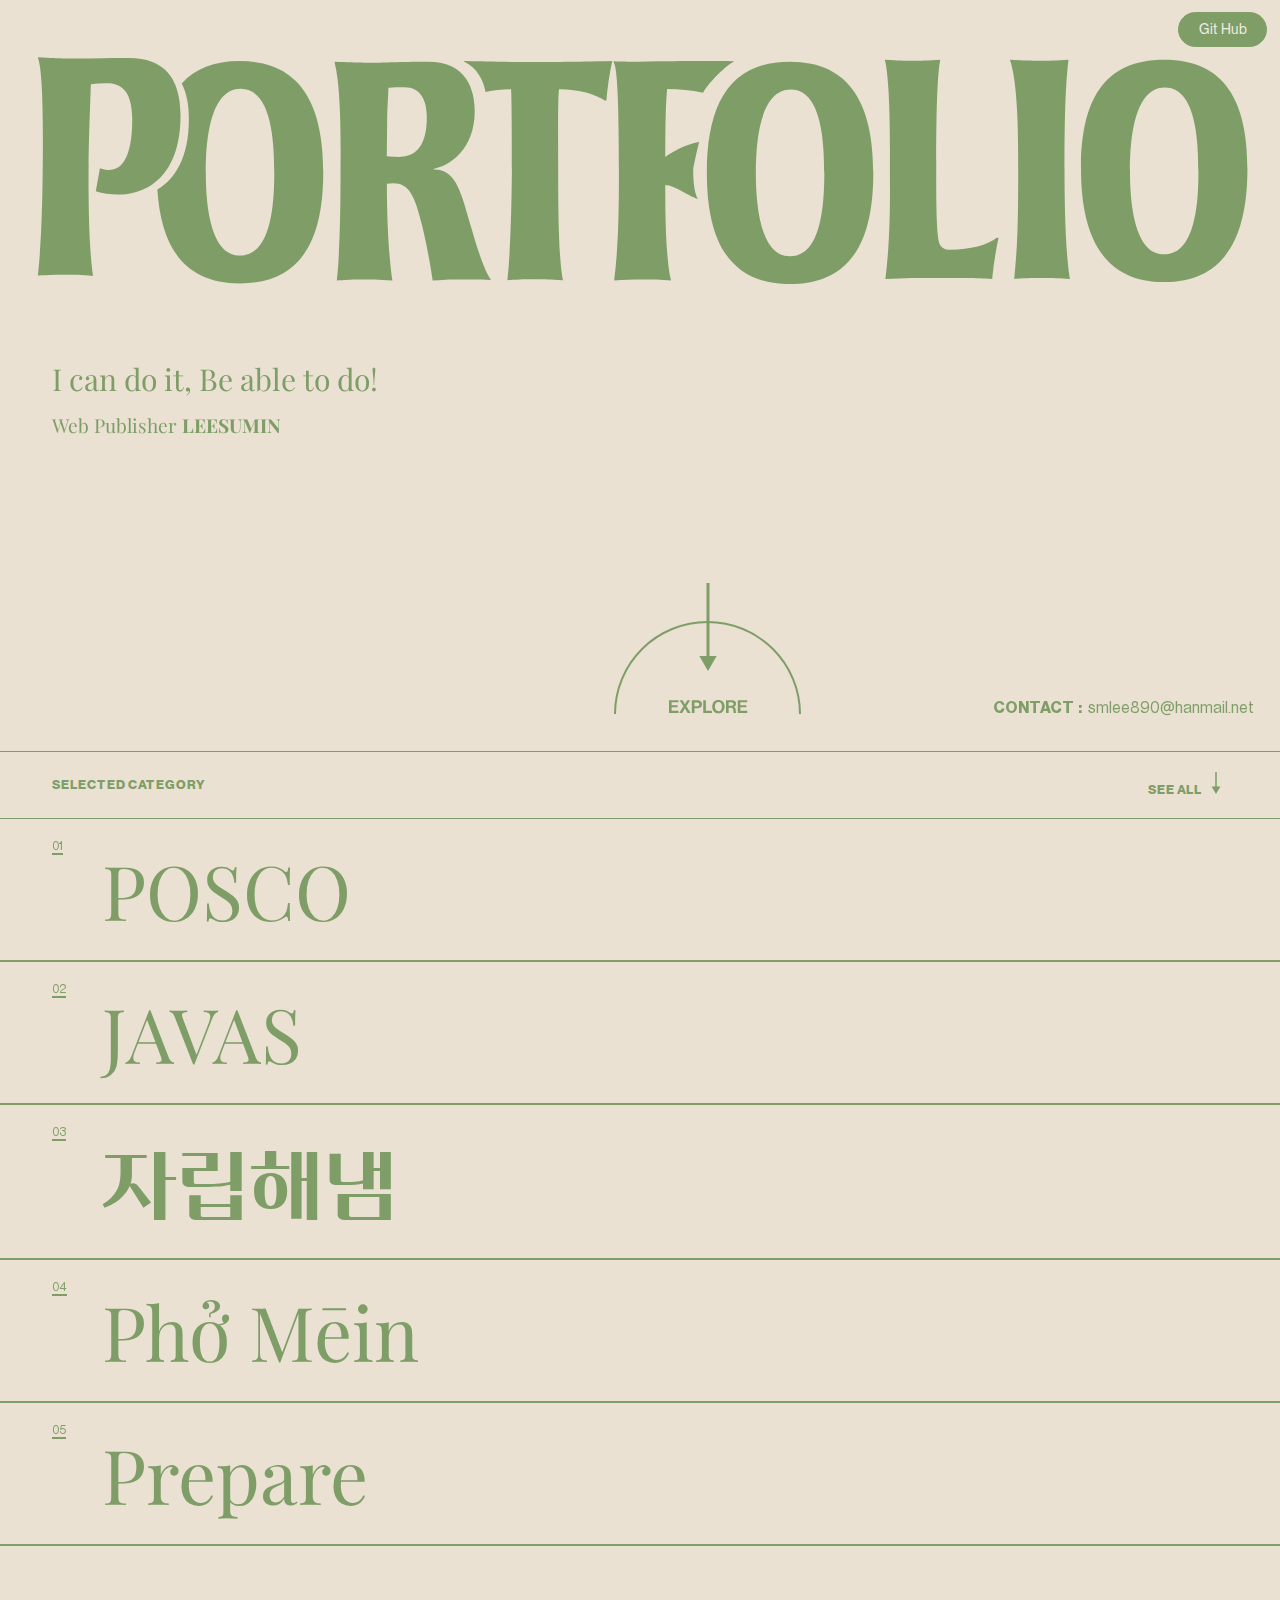
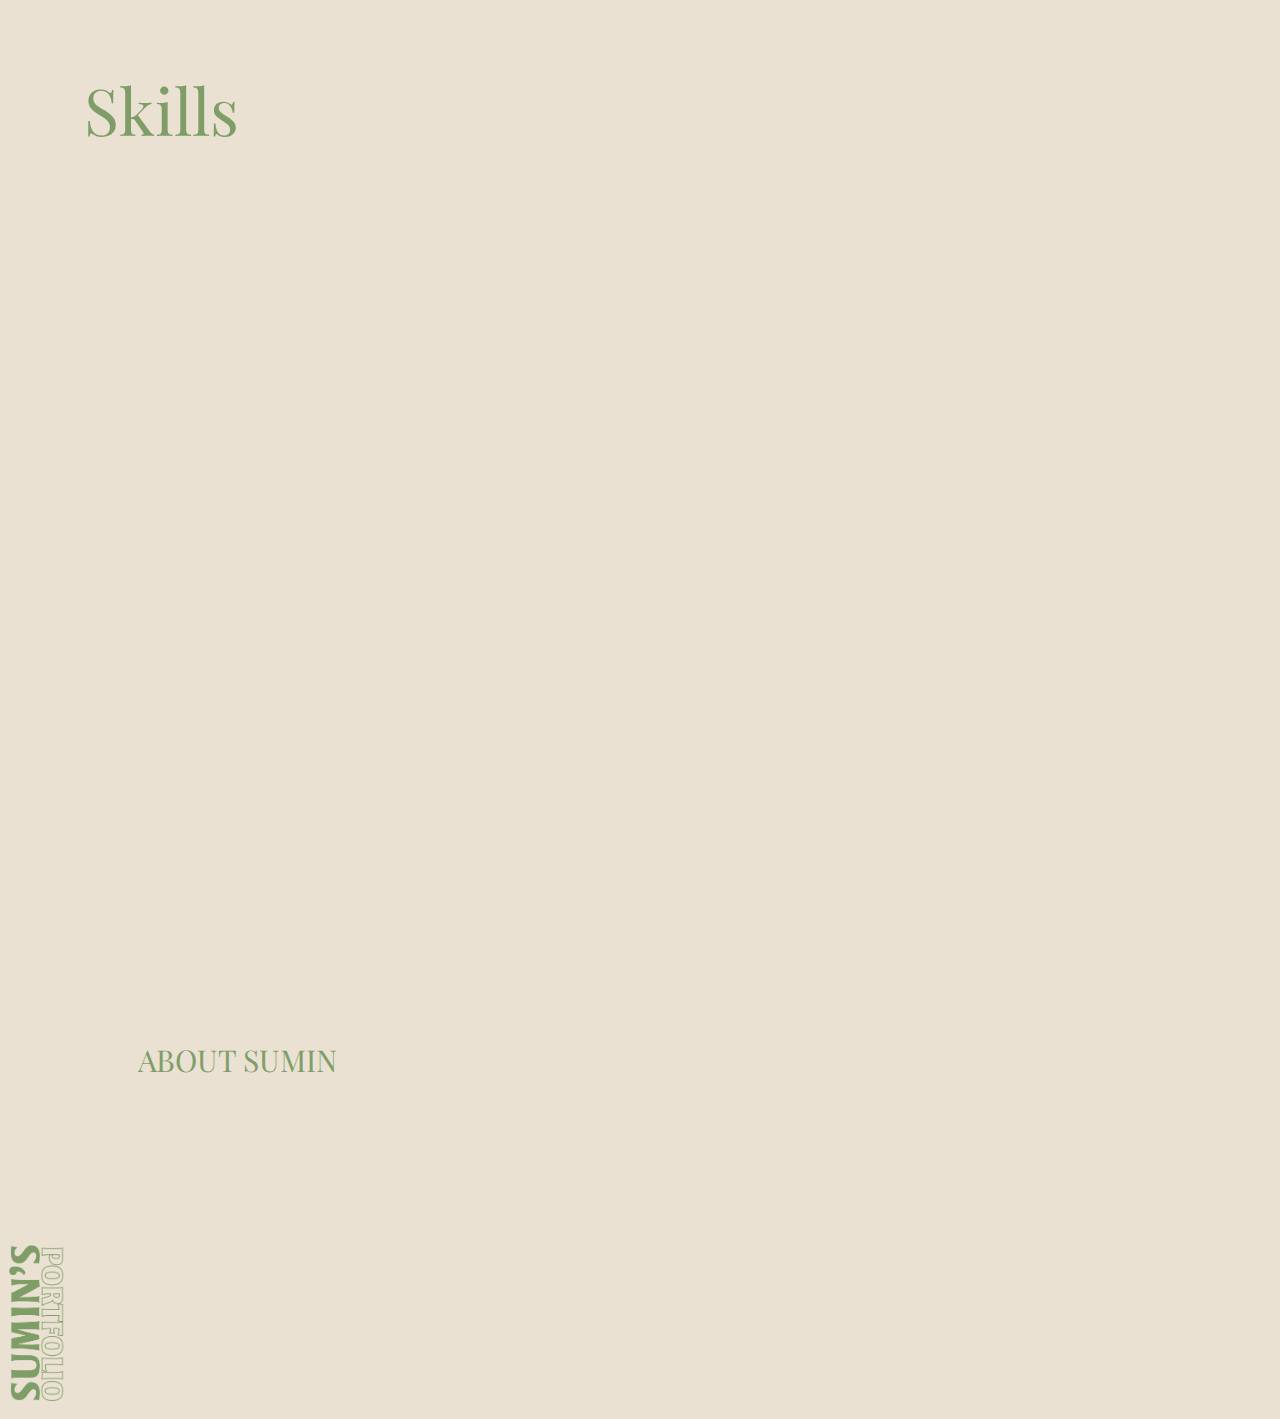
==== index/index.html @ 587c69e6 "index 수정" ====
<!DOCTYPE html>
<html lang="ko">

<head>
    <meta charset="UTF-8">
    <meta http-equiv="X-UA-Compatible" content="IE=edge">
    <title>이수민_PORTFOLIO</title>
    <!-- reset -->
    <link rel="stylesheet" href="../common/reset.css">

    <!-- 폰트 -->
    <link rel="stylesheet" href="./fonts.css">

    <!-- favicon -->
    <link rel="icon" href="./images/favicon.ico" type="image/x-icon">

    <!-- 오픈그래피 -->
    <meta property="og:title" content="PORTFOLIO">
    <meta property="og:description" content="이수민의 포트폴리오입니다👋">
    <meta property="og:image" content="">
    <meta property="og:url" content="https://sumiiiiiiin.github.io/portfolio/index/index">

    <!-- icon -->
    <link rel="stylesheet"
        href="https://fonts.googleapis.com/css2?family=Material+Symbols+Outlined:opsz,wght,FILL,GRAD@20..48,100..700,0..1,-50..200" />

    <!-- AOS css -->
    <link href="https://unpkg.com/aos@2.3.1/dist/aos.css" rel="stylesheet">

    <!-- 내 style css -->
    <link rel="stylesheet" href="index.css">

    <!-- jQuery -->
    <script src="../common/jquery-3.7.0.min.js"></script>

    <!-- AOS js -->
    <script src="https://unpkg.com/aos@2.3.1/dist/aos.js"></script>

    <!-- swiper js -->
    <script src="../common/swiper-bundle.min.js"></script>

    <!-- 내가 쓴 js -->
    <script defer src="./index.js"></script>
</head>

<body>
    <!-- header 포트폴리오txt + 깃허브btn -->
    <header>
        <div class="portfolio_svg">

            <svg viewBox="0 0 1872 361" fill="none" xmlns="http://www.w3.org/2000/svg">
                <path
                    d="M98.2042 217.501L104.589 181.871C130.893 191.506 153.738 177.819 154.314 108.441C154.717 59.8759 134.899 51.2863 115.822 51.128C107.405 50.929 98.9864 51.5218 90.6401 52.9013C89.5692 84.1147 87.4918 138.778 87.1724 177.266C86.6295 242.68 88.1242 307.119 93.8753 347.806C74.4049 346.157 65.8812 346.086 51.2692 345.965C37.063 345.847 35.0336 345.83 9.0443 347.101C15.6098 289.667 16.2926 207.405 16.527 179.158C16.6874 159.831 18.5193 36.9394 9.38125 13.0751L9.39771 11.0928C48.3467 13.3984 51.192 12.9265 65.3982 13.0444C92.4575 13.269 123.453 12.0394 149.836 12.2584C203.007 12.6997 229.147 42.1567 228.645 102.615C227.831 217.09 148.813 233.284 98.2042 217.501Z"
                    fill="#7F9E67" />
                <path
                    d="M320.098 17C279.951 17 250.748 29.2913 230.469 51.4853C237.849 65.4851 241.525 83.6982 241.525 106.224C241.525 165.391 220.453 198.583 193 214.772C198.657 303.482 234.487 359.348 320.085 359.348C413.963 359.348 448.399 293.165 448.399 188.166C448.413 84.1792 413.977 17 320.098 17ZM320.098 316.569C274.184 316.569 267.625 236.95 267.625 188.182C267.625 139.415 274.184 59.7956 321.328 59.7956C368.473 59.7956 372.982 139.415 372.982 188.182C372.982 236.95 368.473 316.569 320.098 316.569Z"
                    fill="#7F9E67" />
                <path
                    d="M659.086 353.509C646.377 353.509 641.048 353.509 616.861 355C612.655 326.169 607.182 297.63 600.463 269.507C588.165 219.305 578.736 200.914 546.35 205.885C546.35 282.431 551.679 337.106 554.959 355C531.592 353.509 522.573 353.509 509.865 353.509C495.516 353.509 493.876 353.509 469.28 355C475.019 303.307 475.019 218.808 475.019 190.476C475.019 162.145 477.069 62.7345 466 19.9882V18C507.405 19.4912 516.424 19.4911 529.132 19.4911C541.431 19.4911 562.748 18 609.892 18C670.154 18 681.633 62.7345 681.633 94.0486C681.633 152.701 643.508 178.547 618.091 183.021V184.015C654.576 182.524 661.545 224.276 676.714 274.975C679.583 284.916 693.111 333.13 705 351.521L706.5 354C681.903 352.509 670.564 353.509 659.086 353.509ZM607.842 103.493C607.842 77.646 598.413 57.267 573.407 57.267C560.698 57.267 556.189 57.267 548.81 58.2611C548.4 68.6991 546.76 96.5339 546.76 107.469C546.76 123.872 546.35 150.215 546.35 163.636C551.269 164.133 559.878 164.63 563.978 164.63C586.525 164.63 607.842 153.198 607.842 103.493Z"
                    fill="#7F9E67" />
                <path
                    d="M771.588 18.4929C740.841 18.4929 735.922 18.4929 665 17V17.6801C685.498 27.6326 694.708 46.1441 698.357 64.523C711.296 61.7107 724.416 60.2953 737.562 60.2933C738.791 79.203 738.791 152.354 738.791 183.206C738.791 211.571 737.562 305.124 731.822 354.389C754.78 352.896 757.649 352.896 775.277 352.896C792.495 352.896 794.545 353.394 817.502 354.389C809.713 319.058 810.123 211.571 810.123 183.206C810.123 149.866 809.303 75.222 811.353 60.2933C843.739 60.2933 867.106 68.2552 881.864 77.7101H884.297C886.045 57.2276 889.06 36.9337 893.316 17C828.161 18.4929 806.023 18.4929 771.588 18.4929Z"
                    fill="#7F9E67" />
                <path
                    d="M974.996 207.983C988.852 208.248 1014.62 227.224 1025.11 229.264C1017.53 217.088 1018.03 188.005 1018.03 184.515C1018.03 181.025 1026.5 142.635 1027.35 141.766C1002.34 145.083 973.629 165.187 974.996 165.187C974.996 123.884 975.405 83.5768 977.865 60.1885C996.366 60.1897 1014.83 62.0818 1033.07 65.8448C1044.71 45.5749 1072.54 22.7389 1072.82 22.8115C1073.32 22.2298 1080.79 17.2745 1081.36 17.258C1033.07 16.6777 985.232 17.2579 985.232 17.2579C957.294 16.9284 919.407 18.757 895 17.3929L896.214 20.4122C902.689 33.2089 903.609 120.401 903.609 187.083C903.609 268.195 901.97 308.503 896.23 354.782C910.989 353.786 924.517 353.289 939.275 353.289C954.033 353.289 969.202 353.289 983.96 354.782C976.635 328.905 974.586 258.243 974.996 207.983Z"
                    fill="#7F9E67" />
                <path
                    d="M1295.22 189.182C1295.22 294.181 1260.78 360.365 1166.9 360.365C1073.03 360.365 1039 293.186 1039 189.182C1039 85.1792 1073.03 18 1166.9 18C1260.78 18 1295.22 85.1792 1295.22 189.182ZM1114.43 189.182C1114.43 237.95 1120.99 317.569 1166.9 317.569C1215.28 317.569 1219.79 237.95 1219.79 189.182C1219.79 140.415 1215.28 60.7956 1168.13 60.7956C1120.99 60.7956 1114.43 140.415 1114.43 189.182Z"
                    fill="#7F9E67" />
                <path
                    d="M1478.21 352.389C1449.51 350.896 1434.75 350.896 1390.48 350.896C1360.55 350.896 1347.03 350.896 1313.82 352.389C1322.43 283.717 1320.79 215.542 1320.79 184.192C1320.79 165.78 1322.43 52.3218 1313 15C1336.37 16.4929 1341.29 16.4929 1354.81 16.4929C1368.34 16.4929 1378.59 16.4929 1398.27 15C1391.71 48.3408 1392.12 153.339 1392.12 182.699C1392.12 206.087 1391.3 289.688 1397.86 299.641C1401.14 304.617 1405.24 307.603 1414.26 307.603C1443.36 307.603 1472.47 300.138 1485.18 289.191H1488.05C1483.56 309.952 1480.27 331.07 1478.21 352.389Z"
                    fill="#7F9E67" />
                <path
                    d="M1556.83 350.896C1542.08 350.896 1531.83 350.896 1512.15 352.389C1517.89 293.669 1518.3 259.333 1518.3 184.192C1518.3 135.923 1518.3 53.317 1506 16.4929V15C1533.47 16.4929 1538.8 16.4929 1553.55 16.4929C1565.03 16.4929 1576.51 16.4929 1595.78 15C1590.04 59.7861 1589.63 131.444 1589.63 185.685C1589.63 234.452 1590.86 310.091 1597.83 352.389C1581.02 351.394 1571.59 350.896 1556.83 350.896Z"
                    fill="#7F9E67" />

                <path
                    d="M1871.22 182.865C1871.22 287.864 1836.78 357.365 1742.9 357.365C1649.03 357.365 1615 286.868 1615 182.865C1615 78.8617 1649.03 15 1742.9 15C1836.78 15 1871.22 78.8617 1871.22 182.865ZM1690.43 186.182C1690.43 234.95 1696.99 314.569 1742.9 314.569C1791.28 314.569 1795.79 234.95 1795.79 186.182C1795.79 137.415 1791.28 57.7956 1744.13 57.7956C1696.99 57.7956 1690.43 137.415 1690.43 186.182Z"
                    fill="#7F9E67" />
            </svg>

            <!-- <img src="./images/main_txt.svg" alt="portfolio svg로 삽입" class="tracking-in-expand-fwd "> -->
        </div>

        <!-- 깃허브 바로가기 btn -->
        <div class="dropdown">
            <input type="checkbox" id="my-dropdown" value="" name="my-checkbox">
            <label for="my-dropdown" data-toggle="dropdown">
                Git Hub
            </label>
            <ul>
                <li><a href="https://github.com/sumiiiiiiin/portfolio" target="_blank">포트폴리오</a></li>
                <li><a href="https://github.com/sumiiiiiiin/sumin_Ex" target="_blank">과제모아보기</a></li>
            </ul>
        </div>

        <!--기존 버튼 스타일
         <div class="git_btn">
            <span> <a href="https://github.com/sumiiiiiiin/portfolio" target="_blank">Git Hub</a></span>
        </div> -->


        <!-- <div class="git_btn">
            <a href="https://github.com/sumiiiiiiin/portfolio" target="_blank">git hub</a>
        </div> -->
    </header>


    <!----- main, 포트폴리오 글씨 아래 영역 ----->
    <main class="main-txt">
        <div class="main-txt2 layout-wrapper">
            <h3>I can do it, Be able to do!</h3>
            <p class="name"> Web Publisher <span>LEESUMIN</span> </p>

            <div class="main-mail">
                <p><span class="mail_bold">contact&nbsp;&nbsp;:</span>&nbsp;&nbsp;smlee890@hanmail.net</p>
            </div>

            <div class="explore-svg">
                <a href="#category">
                    <svg width="187" height="131" viewBox="0 0 187 131" fill="none" xmlns="http://www.w3.org/2000/svg">
                        <path
                            d="M1.00002 131C1.00002 106.6 10.7455 83.1995 28.0926 65.9462C45.4397 48.6928 68.9675 39 93.5 39C118.033 39 141.56 48.6928 158.907 65.9462C176.254 83.1995 186 106.6 186 131"
                            stroke="#7F9E67" stroke-width="2" class="svg-elem-1"></path>
                        <path
                            d="M94 88L102.66 73L85.3397 73L94 88ZM92.5 6.55671e-08L92.5 74.5L95.5 74.5L95.5 -6.55671e-08L92.5 6.55671e-08Z"
                            fill="#7F9E67" class="svg-elem-2"></path>
                        <path
                            d="M54.99 130V117.13H64.458V119.326H57.6V122.206H63.612V124.348H57.6V127.822H64.512V130H54.99ZM65.2885 130L69.4465 123.268L65.5945 117.13H68.5285L70.9045 121.198H70.9405L73.3165 117.13H76.1605L72.3805 123.25L76.6465 130H73.6045L70.9765 125.302H70.9405L68.2765 130H65.2885ZM77.7888 130V117.13H83.4408C84.9048 117.13 86.0268 117.532 86.8068 118.336C87.5748 119.128 87.9588 120.106 87.9588 121.27C87.9588 122.494 87.5748 123.478 86.8068 124.222C86.0388 124.966 84.9888 125.338 83.6568 125.338H80.4888V130H77.7888ZM80.4888 119.398V123.214H83.1888C83.8608 123.214 84.3768 123.046 84.7368 122.71C85.0968 122.362 85.2768 121.888 85.2768 121.288C85.2768 120.688 85.0968 120.226 84.7368 119.902C84.3768 119.566 83.8728 119.398 83.2248 119.398H80.4888ZM89.2498 130V117.13H91.8598V127.822H97.9078V130H89.2498ZM108.912 128.416C107.784 129.664 106.284 130.288 104.412 130.288C102.54 130.288 101.034 129.664 99.8935 128.416C98.7655 127.156 98.2015 125.548 98.2015 123.592C98.2015 121.636 98.7655 120.028 99.8935 118.768C101.034 117.508 102.54 116.878 104.412 116.878C106.284 116.878 107.784 117.508 108.912 118.768C110.04 120.028 110.604 121.636 110.604 123.592C110.604 125.548 110.04 127.156 108.912 128.416ZM101.784 126.868C102.408 127.72 103.29 128.146 104.43 128.146C105.57 128.146 106.44 127.726 107.04 126.886C107.64 126.034 107.94 124.936 107.94 123.592C107.94 122.248 107.64 121.15 107.04 120.298C106.44 119.446 105.57 119.02 104.43 119.02C103.29 119.02 102.408 119.446 101.784 120.298C101.172 121.15 100.866 122.248 100.866 123.592C100.866 124.924 101.172 126.016 101.784 126.868ZM112.031 130V117.13H117.935C119.171 117.13 120.167 117.46 120.923 118.12C121.691 118.78 122.075 119.644 122.075 120.712C122.075 122.356 121.289 123.394 119.717 123.826V123.88C120.329 124.06 120.785 124.348 121.085 124.744C121.397 125.128 121.595 125.704 121.679 126.472C121.703 126.76 121.727 127.102 121.751 127.498C121.787 127.882 121.811 128.188 121.823 128.416C121.847 128.644 121.871 128.872 121.895 129.1C121.931 129.328 121.973 129.508 122.021 129.64C122.081 129.76 122.153 129.838 122.237 129.874V130H119.735C119.687 129.976 119.645 129.934 119.609 129.874C119.573 129.802 119.543 129.706 119.519 129.586C119.495 129.466 119.471 129.346 119.447 129.226C119.435 129.094 119.417 128.932 119.393 128.74C119.381 128.536 119.369 128.362 119.357 128.218C119.345 128.062 119.327 127.864 119.303 127.624C119.291 127.372 119.279 127.174 119.267 127.03C119.159 125.566 118.319 124.834 116.747 124.834H114.641V130H112.031ZM114.641 119.236V122.818H117.413C118.097 122.818 118.619 122.656 118.979 122.332C119.351 122.008 119.537 121.582 119.537 121.054C119.537 120.514 119.363 120.076 119.015 119.74C118.667 119.404 118.157 119.236 117.485 119.236H114.641ZM123.756 130V117.13H133.224V119.326H126.366V122.206H132.378V124.348H126.366V127.822H133.278V130H123.756Z"
                            fill="#7F9E67" class="svg-elem-3"></path>
                    </svg></a>
            </div>
        </div>
    </main>


    <!-- div1, selected category-->
    <div class="selected-line">

        <ul class="selected layout-wrapper">
            <li>selected category</li>
            <li>see all
                <svg width="24px" height="22px" viewBox="0 0 12 29" fill="none" xmlns="http://www.w3.org/2000/svg">
                    <path d="M6 29L11.7735 19L0.226496 19L6 29ZM5 -7.38572e-08L5 20L7 20L7 7.38572e-08L5 -7.38572e-08Z"
                        fill="#7F9E67" />
                </svg>
            </li>
        </ul>

    </div>


    <!----- div2, 메뉴 카테고리 ----->
    <!-- 상위 영역에서 see all 클릭시 해당 영역으로 이동하기 위해 id 추가 -->
    <div class="main-category" id="category">

        <div class="category-txt">
            <ul class="category category1 layout-wrapper">
                <li>01</li>
                <li><a href="../posco/posco_Sub/posco_sub.html">POSCO</a></li>
                <li class="focus-in-expand-fwd"><a href="../posco/posco.html" target="_blank">view more</a></li>
            </ul>
        </div>

        <div class="category-txt">
            <ul class="category category2 layout-wrapper">
                <li>02</li>
                <li><a href="../javas_sub/javas_sub.html">JAVAS</a></li>
                <li class="focus-in-expand-fwd"><a href="https://2023javas.github.io/JAVAS_project/index"
                        target="_blank">view more</a>
                </li>
            </ul>
        </div>

        <div class="category-txt">
            <ul class="category category3 layout-wrapper ">
                <li>03</li>
                <li><a href="../UIUX/uiux.html">자립해냄</a></li>
                <li class="focus-in-expand-fwd"><a href="../UIUX/uiux.html">view more</a></li>
            </ul>
        </div>

        <div class="category-txt">
            <ul class="category category4 layout-wrapper">
                <li>04</li>
                <li><a href="../phomein/phomein.html">Phở Mēin</a></li>
                <li class="focus-in-expand-fwd"><a href="../phomein/phomein.html">view more</a></li>
            </ul>
        </div>

        <div class="category-txt">
            <ul class="category category5 layout-wrapper">
                <li>05</li>
                <li><a href="">Prepare</a></li>
                <li class="focus-in-expand-fwd"><a href="">view more</a></li>
            </ul>
        </div>
    </div>


    <!----- div3, skill 설명 ----->
    <div class="skill">
        <div class="skill-div layout-wrapper">

            <h1>skills</h1>

            <div class="skill-txt">

                <div class="skill-top" data-aos="fade-up" data-aos-duration="1000">
                    <div class="skill-top1">
                        <p>A.&nbsp;&nbsp;HTML5 & CSS3</p>
                        <ul>
                            <li>웹 접근성을 고려한 시맨틱 마크업</li>
                            <li>미디어쿼리를 이용한 반응형 웹 구현</li>
                            <li>Flex, Grid, Position을 사용한 다양한 레이아웃</li>
                            <li>애니메이션과 트랜지션을 이용한 스타일 및 이벤트 적용</li>
                        </ul>
                    </div>

                    <div class="skill-top2">
                        <p>B.&nbsp;&nbsp;JavaScript & jQuery</p>
                        <ul>
                            <li>ES+6 문법 사용 및 이해</li>
                            <li>비동기 통신 ​AJAX 활용 : $.ajax(), fetch 이용 webAPI 사용</li>
                            <li>JavaScript를 이용한 scroll, mouse 이벤트 활용</li>
                            <li>다양한 plugIn 사용</li>
                        </ul>
                    </div>
                </div>

                <div class=" skill-bottom" data-aos="fade-up" data-aos-duration="2000">
                    <div class="skill-bottom1">
                        <p>C.&nbsp;&nbsp;Tool</dt>
                        <ul>
                            <li>VSCode 사용</li>
                            <li>Figma UI/UX 디자인 및 프로토타입 제작</li>
                            <li>photoshop & illustrator 이벤트,프로모션, 아이콘 등의 편집 및 디자인</li>

                        </ul>
                    </div>

                    <div class=" skill-bottom2">
                        <p>D.&nbsp;&nbsp;Git & GitHub</p>
                        <ul>
                            <li>CLI 기반 Git bash 사용</li>
                            <li>git Organization을 통한 팀 프로젝트 협업 및 작업물 공유</li>


                        </ul>
                    </div>
                </div>

            </div>

        </div>
    </div>


    <!----- div4, 키워드 ----->
    <div class="keyword">
        <div class="keyword-txt">
            <p data-aos="zoom-in" data-aos-duration="1000">Not give up</p>
            <p data-aos="zoom-in" data-aos-duration="3000">Steadiness</p>
            <p data-aos="zoom-in" data-aos-duration="5000">Effort</p>
        </div>
    </div>


    <!----- footer about 페이지 ----->
    <footer>
        <h1>포트폴리오 이미지</h1>

        <div class="about-me layout-wrapper">
            <div class="about-txt">
                <h3>About sumin</h3>
                <div class="intro" data-aos="fade-left">
                    <p>안녕하세요.</p>
                    <p>"할 수 있다. 하면 된다" 당찬 포부처럼 포기하지 않는 신입 웹퍼블리셔 <span><strong>이수민</strong></span>입니다.
                    <p>노력한 만큼 나타나고
                        도전하여 이뤄낸 결과물에서 오는 뿌듯함과 성취감이 좋아 웹 퍼블리셔를 선택하고 도전했습니다.</p>
                    <p>변화에 맞게 꾸준히 노력하고 성장하며 현실에 안주하지 않는 <span><strong>웹퍼블리셔</strong></span>가
                        되겠습니다. </p>
                </div>

            </div>
        </div>
    </footer>

</body>

</html>
---- index/fonts.css ----
@charset "utf-8";

/* 메인 영어 Playfair Display , sans-serif; */
@import url('https://fonts.googleapis.com/css2?family=Playfair+Display:wght@400;500;600;700;900&display=swap');

/* 서브 영어 'NeueHaasDisplay', sans-serif; */
@font-face {
  font-family: 'Neue Haas Display';
  src: url('../assets/fonts/NeueHaasDisplayRoman.woff2') format('woff2');
  font-weight: 400;
  font-style: normal;
  font-display: swap;
}

@font-face {
  font-family: 'Neue Haas Display';
  src: url('../assets/fonts/NeueHaasDisplayMedium.woff2') format('woff2');
  font-weight: 600;
  font-style: normal;
  font-display: swap;
}

@font-face {
  font-family: 'Neue Haas Display';
  src: url('../assets/fonts/NeueHaasDisplayBold.woff2') format('woff2');
  font-weight: 800;
  font-style: normal;
  font-display: swap;
}

/* 기술 설명 및 about 한글 fonts */
@font-face {
  font-family: 'HANAMDAUM';
  src: url('../assets/fonts/HANAMDAUM_Body.woff2') format('woff2');
  font-weight: 400;
  font-style: normal;
}

/* 카테고리 한글 제목 fonts 결정하기 */
@font-face {
  font-family: 'LeferiPointSpecial';
  src: url('../assets/fonts/LeferiPointSpecial.woff2') format('woff2');
  font-weight: 400;
  font-style: normal;
}

@font-face {
  font-family: 'establish Retrosans';
  src: url('../assets/fonts/establish Retrosans.woff2') format('woff2');
  font-weight: 400;
  font-style: normal;
}
---- index/index.css ----
@charset " utf-8";

@import url(./common.css);

/***** header *****/
header {
  width: 100%;
  margin: 50px auto;
}
header .portfolio_svg {
  margin: 0 auto;
  width: 95%;
}
header .portfolio_svg svg {
  text-align: center;

  margin: 0 auto;
}

/*** 깃허브 버튼 ***/
.dropdown {
  position: fixed;
  display: inline-block;
  font-family: 'Neue Haas Display';

  top: 1.3%;
  right: 1%;
}
.dropdown > input[type='checkbox'] {
  position: absolute;
  left: -100vw;
}
.dropdown label{
  font-size: 1.1vw;
}
.dropdown ul li a{
  font-size: 0.8vw;
}
.dropdown > label,
.dropdown > a[role='button'] {
  width: 7vw;
  text-align: center;
  display: inline-block;
  padding: 6px 15px;
  background-color: #7f9e67;
  color: #f2ede4;
  line-height: 1.5em;
  text-decoration: none;
  border: 1px solid #7f9e67;
  cursor: pointer;
  -webkit-border-radius: 3px;
  -moz-border-radius: 3px;
  border-radius: 1.8vw;
}
.dropdown > label:hover,
.dropdown > a[role='button']:hover,
.dropdown > a[role='button']:focus {
  border-color: #7f9e67;
}

/* .dropdown > label:after,
.dropdown > a[role="button"]:after {
  content: "\e313";
  font-family: FontAwesome;
  display: inline-block;
  margin-left: 6px;
} */

.dropdown > ul {
  position: absolute;
  z-index: 999;
  display: block;
  left: -100vw;
  top: calc(1.5em + 14px);
  border: 1px solid #7f9e67;
  background: #f2ede4;
  padding: 6px 0;
  margin: 0;
  list-style: none;
  width: 100%;
  -webkit-border-radius: 3px;
  -moz-border-radius: 3px;
  border-radius: 3px;
  -webkit-box-shadow: 0 3px 8px rgba(0, 0, 0, 0.15);
  -moz-box-shadow: 0 3px 8px rgba(0, 0, 0, 0.15);
  box-shadow: 0 3px 8px rgba(0, 0, 0, 0.15);
}
.dropdown > ul a {
  display: block;
  padding: 6px 15px;
  text-decoration: none;
  color: #7f9e67;
}
.dropdown > ul a:hover,
.dropdown > ul a:focus {
  background: #7f9e67;
  color: #f2ede4;
}
.dropdown > input[type='checkbox']:checked ~ ul,
.dropdown > ul:target {
  left: 0;
}
/* .dropdown > [type="checkbox"]:checked + label:after,
.dropdown > ul:target ~ a:after {
  content: "\f0d8";
} */
.dropdown a.close {
  display: none;
}
.dropdown > ul:target ~ a.close {
  display: block;
  position: absolute;
  left: 0;
  top: 0;
  height: 100%;
  width: 100%;
  text-indent: -100vw;
  z-index: 1000;
}

/* 기존 버튼 */
/* header .git_btn {
  width: 5.35vw;
  font-family: var(--en-font);
  text-transform: uppercase;
  font-weight: bold;

  position: fixed;
  right: 1%;
  top: 2%;
}

header .git_btn span {
  text-align: center;
  background-color: #7f9e67;
  color: #fff;
  height: 2.35vw;

  line-height: 2.35vw;
  display: block;
}
header .git_btn span a {
  display: block;
}

header .git_btn span:hover {
  background: transparent;
  color: #7f9e67;
  box-shadow: -7px -7px 20px 0px #2221, -4px -4px 5px 0px #2221,
    7px 7px 20px 0px #2221, 4px 4px 5px 0px #2221;
}

header .git_btn span:before,
header .git_btn span:after {
  content: '';
  position: absolute;
  top: 0;
  right: 0;
  height: 2px;
  width: 0;

  background-color: #7f9e67;
  transition: 400ms ease all;
}

header .git_btn span:after {
  right: inherit;
  top: inherit;
  left: 0;
  bottom: 0;
}
header .git_btn span:hover:before,
header .git_btn span:hover:after {
  width: 100%;
  transition: 800ms ease all;
} */

/***** main *****/

.main-txt {
  width: 100%;
  height: 46vh;
  position: relative;
  border-bottom: 1px solid var(--color);
}
.main-txt h3 {
  font-size: var(--font-size-47);
  font-weight: 400;
}
.main-txt .name {
  font-size: var(--font-size-30);
  margin-top: 1vw;
}
.main-txt .name span {
  font-weight: 700;
}

.main-txt .main-mail {
  font-family: var(--en-font);
  font-size: var(--font-size-25);
  position: absolute;
  bottom: 8%;
  right: 2%;
}
.main-txt .main-mail span {
  text-transform: uppercase;
  font-weight: 700;
}
.main-txt .explore-svg {
  position: absolute;
  left: 48%;
  bottom: 8%;
}

/*****  explore svg ani *****/
.explore-svg:hover {
  cursor: pointer;
}
.explore-svg:hover svg .svg-elem-1 {
  stroke-dashoffset: 291.8130187988281px;
  stroke-dasharray: 291.8130187988281px;
  -webkit-transition: stroke-dashoffset 0.7s cubic-bezier(0.47, 0, 0.745, 0.715)
      0s,
    fill 0.7s cubic-bezier(0.47, 0, 0.745, 0.715) 0.8s;
  transition: stroke-dashoffset 0.5s cubic-bezier(0.47, 0, 0.745, 0.715) 0s,
    fill 0.7s cubic-bezier(0.47, 0, 0.745, 0.715) 0.8s;
}
.explore-svg:hover svg.active .svg-elem-1 {
  stroke-dashoffset: 583.6260375976562px;
}
.explore-svg:hover svg .svg-elem-2 {
  transition: 0.4s;
  transform: translateY(20px);
}
.explore-svg:hover svg .svg-elem-3 {
  opacity: 0;
  visibility: none;
  transition: all 0.7s ease-in-out;
}

/*** div1, selected category ***/

.selected-line {
  border-bottom: 1px solid var(--color);
}
.selected-line .selected {
  text-transform: uppercase;
  font-family: var(--en-font);
  font-size: var(--font-size-20);
  font-weight: 700;
  display: flex;
  justify-content: space-between;
  align-items: center;
}

.selected-line li svg {
  animation: motion 1s linear infinite;
}
@keyframes motion {
  0% {
    transform: translate(0);
  }
  100% {
    transform: translateY(8px);
  }
}

/*** div2, 메뉴 카테고리 ***/

.main-category {
  width: 100%;
}
.category-txt {
  border-bottom: 2px solid var(--color);
}
.category-txt:hover {
  color: #eae1d3;
  background-color: rgba(104, 135, 93, 0.636);
  margin: 0;
  transition: 0.5s linear;
}
.category-txt .category {
  display: flex;
  position: relative;
}
.category-txt .category3 {
  font-family: 'LeferiPointSpecial';
}

/*** viewmore-animation ***/
.focus-in-expand-fwd {
  -webkit-animation: focus-in-expand-fwd 0.8s
    cubic-bezier(0.25, 0.46, 0.45, 0.94) both;
  animation: focus-in-expand-fwd 0.8s cubic-bezier(0.25, 0.46, 0.45, 0.94) both;
}

@-webkit-keyframes focus-in-expand-fwd {
  0% {
    letter-spacing: -0.5em;
    -webkit-transform: translateZ(-800px);
    transform: translateZ(-800px);
    -webkit-filter: blur(12px);
    filter: blur(12px);
    opacity: 0;
  }
  100% {
    -webkit-transform: translateZ(0);
    transform: translateZ(0);
    -webkit-filter: blur(0);
    filter: blur(0);
    opacity: 1;
  }
}
@keyframes focus-in-expand-fwd {
  0% {
    letter-spacing: -0.5em;
    -webkit-transform: translateZ(-800px);
    transform: translateZ(-800px);
    -webkit-filter: blur(12px);
    filter: blur(12px);
    opacity: 0;
  }
  100% {
    -webkit-transform: translateZ(0);
    transform: translateZ(0);
    -webkit-filter: blur(0);
    filter: blur(0);
    opacity: 1;
  }
}

.category-txt .category li:last-child {
  display: none;
  text-transform: uppercase;
  font-family: var(--en-font);
  font-weight: 700;
  position: absolute;
  bottom: 5%;
  right: 0.5%;
}
.category-txt:hover .category li:last-child {
  display: block;
}
.category-txt .category li:first-child {
  font-family: var(--en-font);
  font-weight: 500;
  font-size: var(--font-size-19);
  border-bottom: 2px solid var(--color);
  position: absolute; /* position사용으로 border 숫자 아래로 옮김 relative 안줌 */
}
.category-txt .category li:nth-child(2) {
  font-size: var(--font-size-118);
  text-transform: capitalize;
  margin-left: 50px;
}

/***** skill *****/
.skill {
  width: 100%;
  height: 77vh;
  margin-top: 100px;
}
.skill .skill-div {
  width: 90%;
  font-weight: 700;
  display: flex;
  justify-content: space-between;
  /* align-items: flex-start; */
}
.skill .skill-div h1 {
  width: 10%;
  font-size: var(--font-size-101);
  text-transform: capitalize;
  position: relative;
}
/* .skill .skill-div h1::after {
  content: '';
  border: 1px solid var(--color);
  display: block;
  width: 8vw;
  position: absolute;
  left: 175%;
  top: 30%;
} */

/* skill 오른쪽 4개 목록 */
.skill .skill-txt {
  width: 75%;
  font-family: var(--ko-font);

  margin-left: 15%;
  margin-top: 2%;
  word-wrap: break-word;
}
.skill .skill-txt .skill-top {
  display: flex;
  justify-content: space-between;
  align-items: flex-start;

  margin-bottom: 120px;
}
.skill .skill-txt .skill-bottom {
  display: flex;
  justify-content: space-between;
  align-items: flex-start;
}
.skill .skill-txt p {
  font-family: var(--en-font);
  font-size: var(--font-size-25);
  margin-bottom: 45px;
}
.skill .skill-txt li {
  font-size: var(--font-size-20);
  font-weight: 500;
  list-style: square;
  margin-bottom: 15px;
  margin-left: 30px;
}

/*****  div4, 키워드 *****/
.keyword {
  /* background-color: #ddd; */
  width: 100%;
  height: 20vh;
  line-height: 20vh;
  /* margin-top: 70px; */
}
.keyword-txt {
  margin: 50px auto;
  width: 70%;
  display: flex;
  justify-content: space-evenly;
  align-items: center;
  font-size: 4vw;
  margin-left: 13vw;
}
/* .keyword-txt p::after {
  content: '';
  border: 1px solid var(--color);

  position: absolute;

  transform: rotate(19deg);
  width: 0.1vw;
  height: 5vw;
  /*margin: 0 1.09vw;
}
.keyword-txt p:last-child::after {
  content: none;
} */

/*
.keyword-txt {
   margin: 50px auto;

  width: 75%;
  display: flex;
  justify-content: space-around;
  align-items: center;
  font-size: var(--font-size-101);
}
.keyword-txt li {
  position: relative;
}

.keyword-txt li::after {
  content: '';
  border: 1px solid var(--color);

  position: absolute;
  transform: rotate(19deg);
  width: 2px;
  height: 7vw;
   margin: 0 28px;
}
.keyword-txt li:last-child::after {
  content: none;
} */

/***** footer about 페이지 *****/

footer {
  width: 100%;
  height: 50vh;
  position: relative;
}
footer .about-me {
  /* width: 90%; */
  display: flex;
  justify-content: center;
}
footer h1 {
  /* width: 10%; */
  background: url(./images/footer-img.png) no-repeat 0 50% / contain;
  text-indent: -9999px;
  width: 10vw;
  height: 13vw;
  position: absolute;
  bottom: 3%;
}
footer .about-me .about-txt {
  margin-top: 50px;
  display: flex;
  justify-content: space-evenly;
}
footer .about-me .about-txt h3 {
  width: 25%;
  font-size: var(--font-size-47);
  text-transform: uppercase;
  font-family: var(--main-font);
}

footer .about-me .about-txt .intro {
  /* width: 75%; */
  font-size: 1.1vw;
  font-family: var(--ko-font);
  line-height: 2;
  word-break: break-all;
  margin-left: 5vw;
}
footer .about-me .about-txt p:first-child {
  margin-bottom: 1vw;
}
footer .about-me .about-txt p span {
  font-size: var(--font-size-25);
}
footer .about-me .about-txt p:last-child {
  margin-top: 1vw;
}
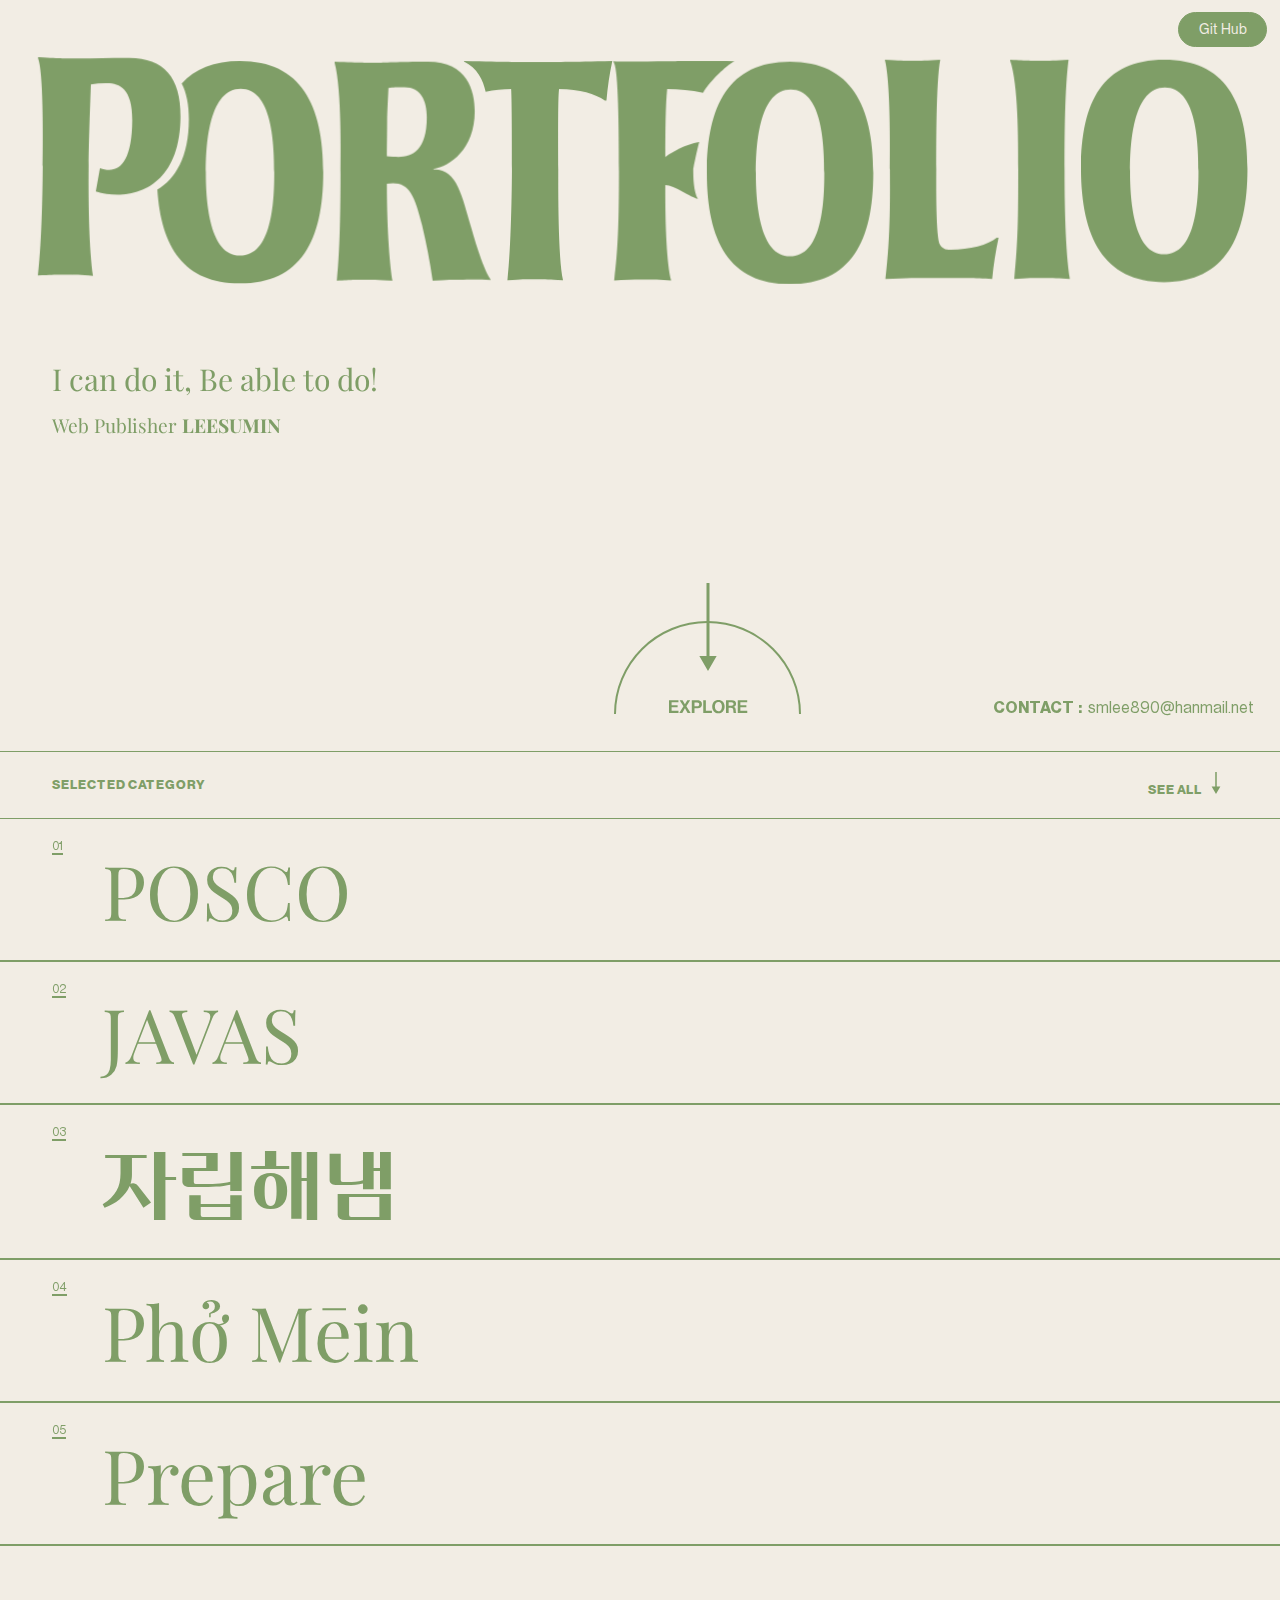
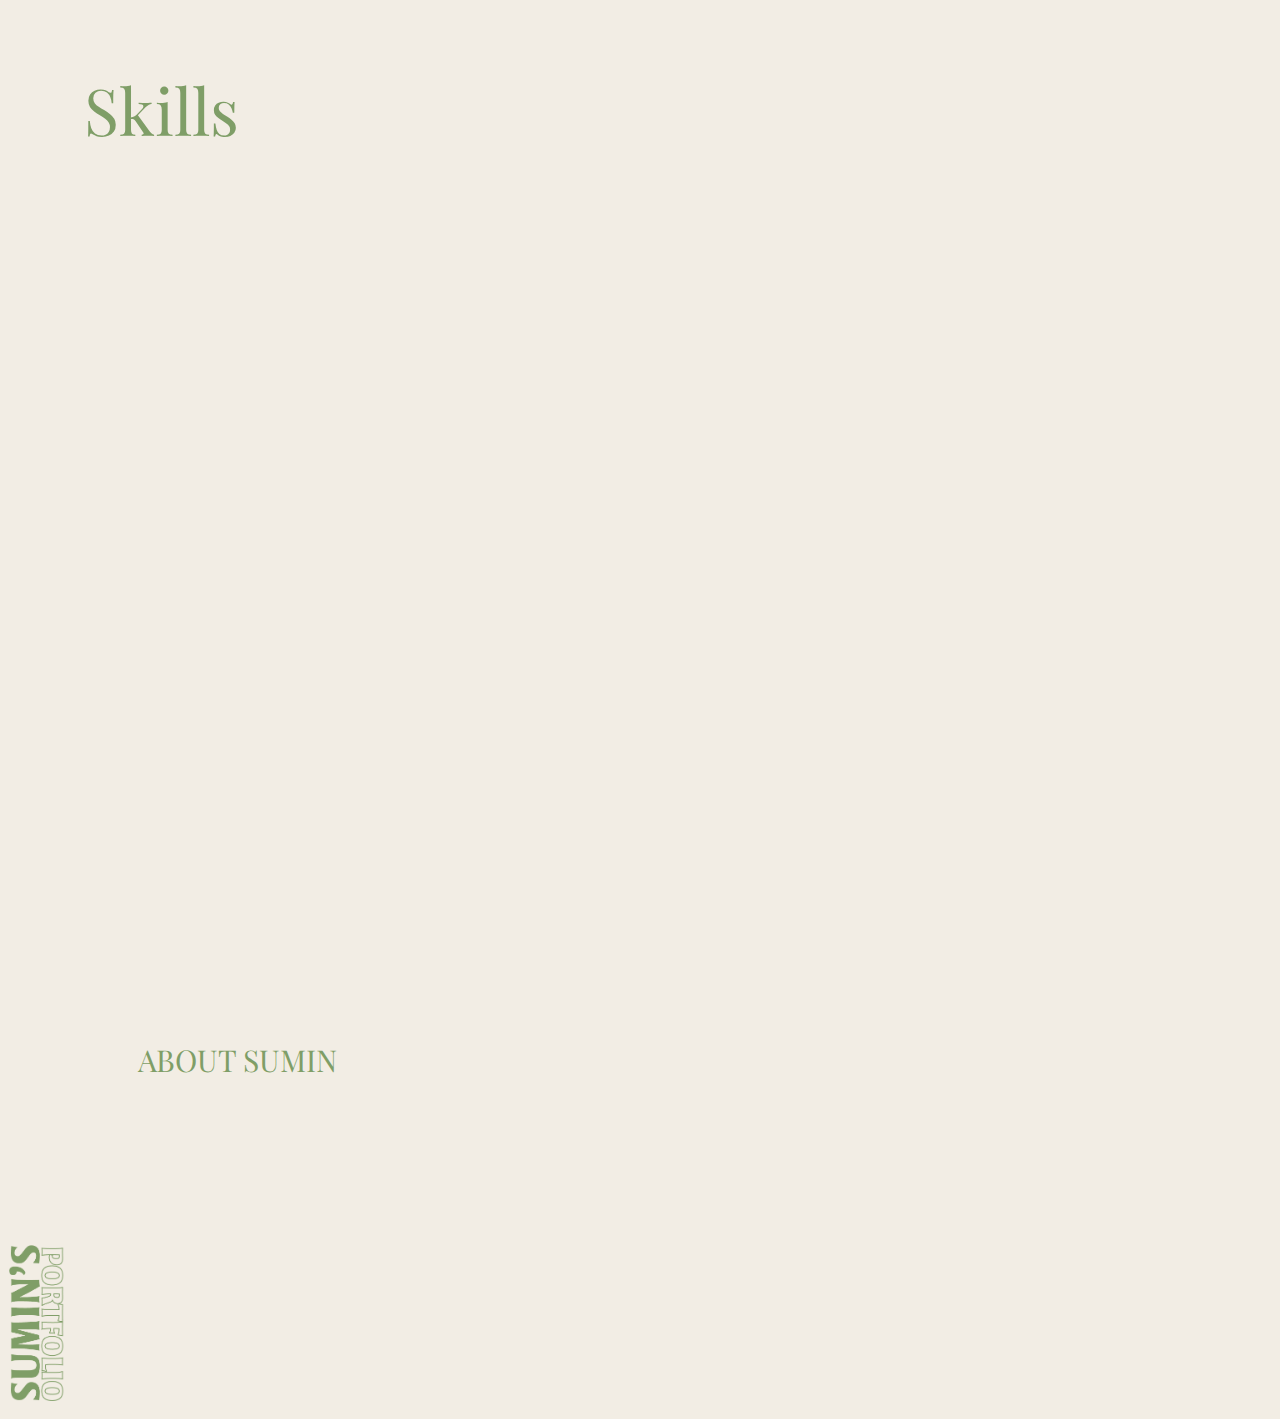
==== commit 2a80c5c8: "index 수정" ====
--- a/index/index.html
+++ b/index/index.html
@@ -49,32 +49,32 @@
         <div class="portfolio_svg">
 
             <svg viewBox="0 0 1872 361" fill="none" xmlns="http://www.w3.org/2000/svg">
-                <path
+                <path data-aos="fade-down" data-aos-duration="1500"
                     d="M98.2042 217.501L104.589 181.871C130.893 191.506 153.738 177.819 154.314 108.441C154.717 59.8759 134.899 51.2863 115.822 51.128C107.405 50.929 98.9864 51.5218 90.6401 52.9013C89.5692 84.1147 87.4918 138.778 87.1724 177.266C86.6295 242.68 88.1242 307.119 93.8753 347.806C74.4049 346.157 65.8812 346.086 51.2692 345.965C37.063 345.847 35.0336 345.83 9.0443 347.101C15.6098 289.667 16.2926 207.405 16.527 179.158C16.6874 159.831 18.5193 36.9394 9.38125 13.0751L9.39771 11.0928C48.3467 13.3984 51.192 12.9265 65.3982 13.0444C92.4575 13.269 123.453 12.0394 149.836 12.2584C203.007 12.6997 229.147 42.1567 228.645 102.615C227.831 217.09 148.813 233.284 98.2042 217.501Z"
                     fill="#7F9E67" />
-                <path
+                <path data-aos="fade-up" data-aos-duration="1500"
                     d="M320.098 17C279.951 17 250.748 29.2913 230.469 51.4853C237.849 65.4851 241.525 83.6982 241.525 106.224C241.525 165.391 220.453 198.583 193 214.772C198.657 303.482 234.487 359.348 320.085 359.348C413.963 359.348 448.399 293.165 448.399 188.166C448.413 84.1792 413.977 17 320.098 17ZM320.098 316.569C274.184 316.569 267.625 236.95 267.625 188.182C267.625 139.415 274.184 59.7956 321.328 59.7956C368.473 59.7956 372.982 139.415 372.982 188.182C372.982 236.95 368.473 316.569 320.098 316.569Z"
                     fill="#7F9E67" />
-                <path
+                <path data-aos="fade-down" data-aos-duration="1500"
                     d="M659.086 353.509C646.377 353.509 641.048 353.509 616.861 355C612.655 326.169 607.182 297.63 600.463 269.507C588.165 219.305 578.736 200.914 546.35 205.885C546.35 282.431 551.679 337.106 554.959 355C531.592 353.509 522.573 353.509 509.865 353.509C495.516 353.509 493.876 353.509 469.28 355C475.019 303.307 475.019 218.808 475.019 190.476C475.019 162.145 477.069 62.7345 466 19.9882V18C507.405 19.4912 516.424 19.4911 529.132 19.4911C541.431 19.4911 562.748 18 609.892 18C670.154 18 681.633 62.7345 681.633 94.0486C681.633 152.701 643.508 178.547 618.091 183.021V184.015C654.576 182.524 661.545 224.276 676.714 274.975C679.583 284.916 693.111 333.13 705 351.521L706.5 354C681.903 352.509 670.564 353.509 659.086 353.509ZM607.842 103.493C607.842 77.646 598.413 57.267 573.407 57.267C560.698 57.267 556.189 57.267 548.81 58.2611C548.4 68.6991 546.76 96.5339 546.76 107.469C546.76 123.872 546.35 150.215 546.35 163.636C551.269 164.133 559.878 164.63 563.978 164.63C586.525 164.63 607.842 153.198 607.842 103.493Z"
                     fill="#7F9E67" />
-                <path
+                <path data-aos="fade-up" data-aos-duration="1500"
                     d="M771.588 18.4929C740.841 18.4929 735.922 18.4929 665 17V17.6801C685.498 27.6326 694.708 46.1441 698.357 64.523C711.296 61.7107 724.416 60.2953 737.562 60.2933C738.791 79.203 738.791 152.354 738.791 183.206C738.791 211.571 737.562 305.124 731.822 354.389C754.78 352.896 757.649 352.896 775.277 352.896C792.495 352.896 794.545 353.394 817.502 354.389C809.713 319.058 810.123 211.571 810.123 183.206C810.123 149.866 809.303 75.222 811.353 60.2933C843.739 60.2933 867.106 68.2552 881.864 77.7101H884.297C886.045 57.2276 889.06 36.9337 893.316 17C828.161 18.4929 806.023 18.4929 771.588 18.4929Z"
                     fill="#7F9E67" />
-                <path
+                <path data-aos="fade-down" data-aos-duration="1500"
                     d="M974.996 207.983C988.852 208.248 1014.62 227.224 1025.11 229.264C1017.53 217.088 1018.03 188.005 1018.03 184.515C1018.03 181.025 1026.5 142.635 1027.35 141.766C1002.34 145.083 973.629 165.187 974.996 165.187C974.996 123.884 975.405 83.5768 977.865 60.1885C996.366 60.1897 1014.83 62.0818 1033.07 65.8448C1044.71 45.5749 1072.54 22.7389 1072.82 22.8115C1073.32 22.2298 1080.79 17.2745 1081.36 17.258C1033.07 16.6777 985.232 17.2579 985.232 17.2579C957.294 16.9284 919.407 18.757 895 17.3929L896.214 20.4122C902.689 33.2089 903.609 120.401 903.609 187.083C903.609 268.195 901.97 308.503 896.23 354.782C910.989 353.786 924.517 353.289 939.275 353.289C954.033 353.289 969.202 353.289 983.96 354.782C976.635 328.905 974.586 258.243 974.996 207.983Z"
                     fill="#7F9E67" />
-                <path
+                <path data-aos="fade-up" data-aos-duration="1500"
                     d="M1295.22 189.182C1295.22 294.181 1260.78 360.365 1166.9 360.365C1073.03 360.365 1039 293.186 1039 189.182C1039 85.1792 1073.03 18 1166.9 18C1260.78 18 1295.22 85.1792 1295.22 189.182ZM1114.43 189.182C1114.43 237.95 1120.99 317.569 1166.9 317.569C1215.28 317.569 1219.79 237.95 1219.79 189.182C1219.79 140.415 1215.28 60.7956 1168.13 60.7956C1120.99 60.7956 1114.43 140.415 1114.43 189.182Z"
                     fill="#7F9E67" />
-                <path
+                <path data-aos="fade-down" data-aos-duration="1500"
                     d="M1478.21 352.389C1449.51 350.896 1434.75 350.896 1390.48 350.896C1360.55 350.896 1347.03 350.896 1313.82 352.389C1322.43 283.717 1320.79 215.542 1320.79 184.192C1320.79 165.78 1322.43 52.3218 1313 15C1336.37 16.4929 1341.29 16.4929 1354.81 16.4929C1368.34 16.4929 1378.59 16.4929 1398.27 15C1391.71 48.3408 1392.12 153.339 1392.12 182.699C1392.12 206.087 1391.3 289.688 1397.86 299.641C1401.14 304.617 1405.24 307.603 1414.26 307.603C1443.36 307.603 1472.47 300.138 1485.18 289.191H1488.05C1483.56 309.952 1480.27 331.07 1478.21 352.389Z"
                     fill="#7F9E67" />
-                <path
+                <path data-aos="fade-up" data-aos-duration="1500"
                     d="M1556.83 350.896C1542.08 350.896 1531.83 350.896 1512.15 352.389C1517.89 293.669 1518.3 259.333 1518.3 184.192C1518.3 135.923 1518.3 53.317 1506 16.4929V15C1533.47 16.4929 1538.8 16.4929 1553.55 16.4929C1565.03 16.4929 1576.51 16.4929 1595.78 15C1590.04 59.7861 1589.63 131.444 1589.63 185.685C1589.63 234.452 1590.86 310.091 1597.83 352.389C1581.02 351.394 1571.59 350.896 1556.83 350.896Z"
                     fill="#7F9E67" />
 
-                <path
+                <path data-aos="fade-down" data-aos-duration="1500"
                     d="M1871.22 182.865C1871.22 287.864 1836.78 357.365 1742.9 357.365C1649.03 357.365 1615 286.868 1615 182.865C1615 78.8617 1649.03 15 1742.9 15C1836.78 15 1871.22 78.8617 1871.22 182.865ZM1690.43 186.182C1690.43 234.95 1696.99 314.569 1742.9 314.569C1791.28 314.569 1795.79 234.95 1795.79 186.182C1795.79 137.415 1791.28 57.7956 1744.13 57.7956C1696.99 57.7956 1690.43 137.415 1690.43 186.182Z"
                     fill="#7F9E67" />
             </svg>
--- a/index/index.css
+++ b/index/index.css
@@ -16,6 +16,7 @@
 
   margin: 0 auto;
 }
+/* svg 효과 */
 
 /*** 깃허브 버튼 ***/
 .dropdown {
@@ -30,10 +31,10 @@
   position: absolute;
   left: -100vw;
 }
-.dropdown label{
+.dropdown label {
   font-size: 1.1vw;
 }
-.dropdown ul li a{
+.dropdown ul li a {
   font-size: 0.8vw;
 }
 .dropdown > label,
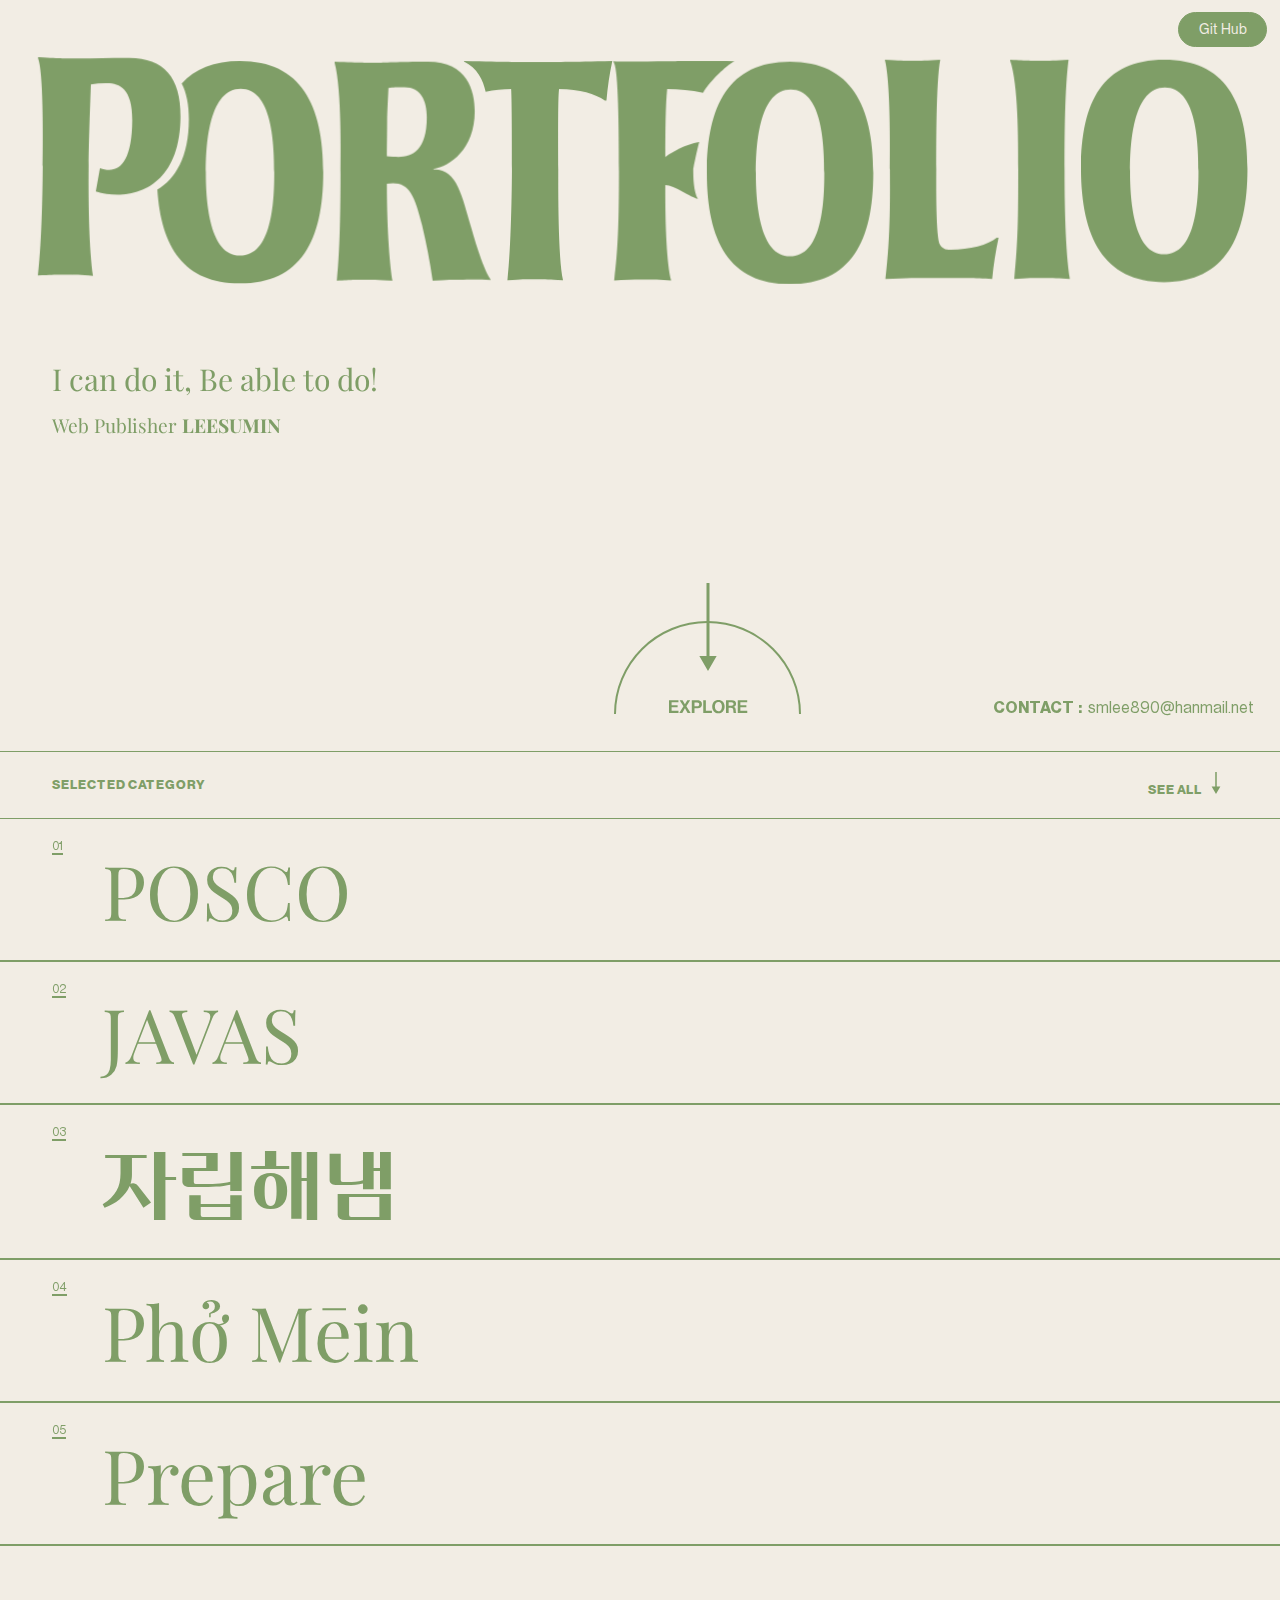
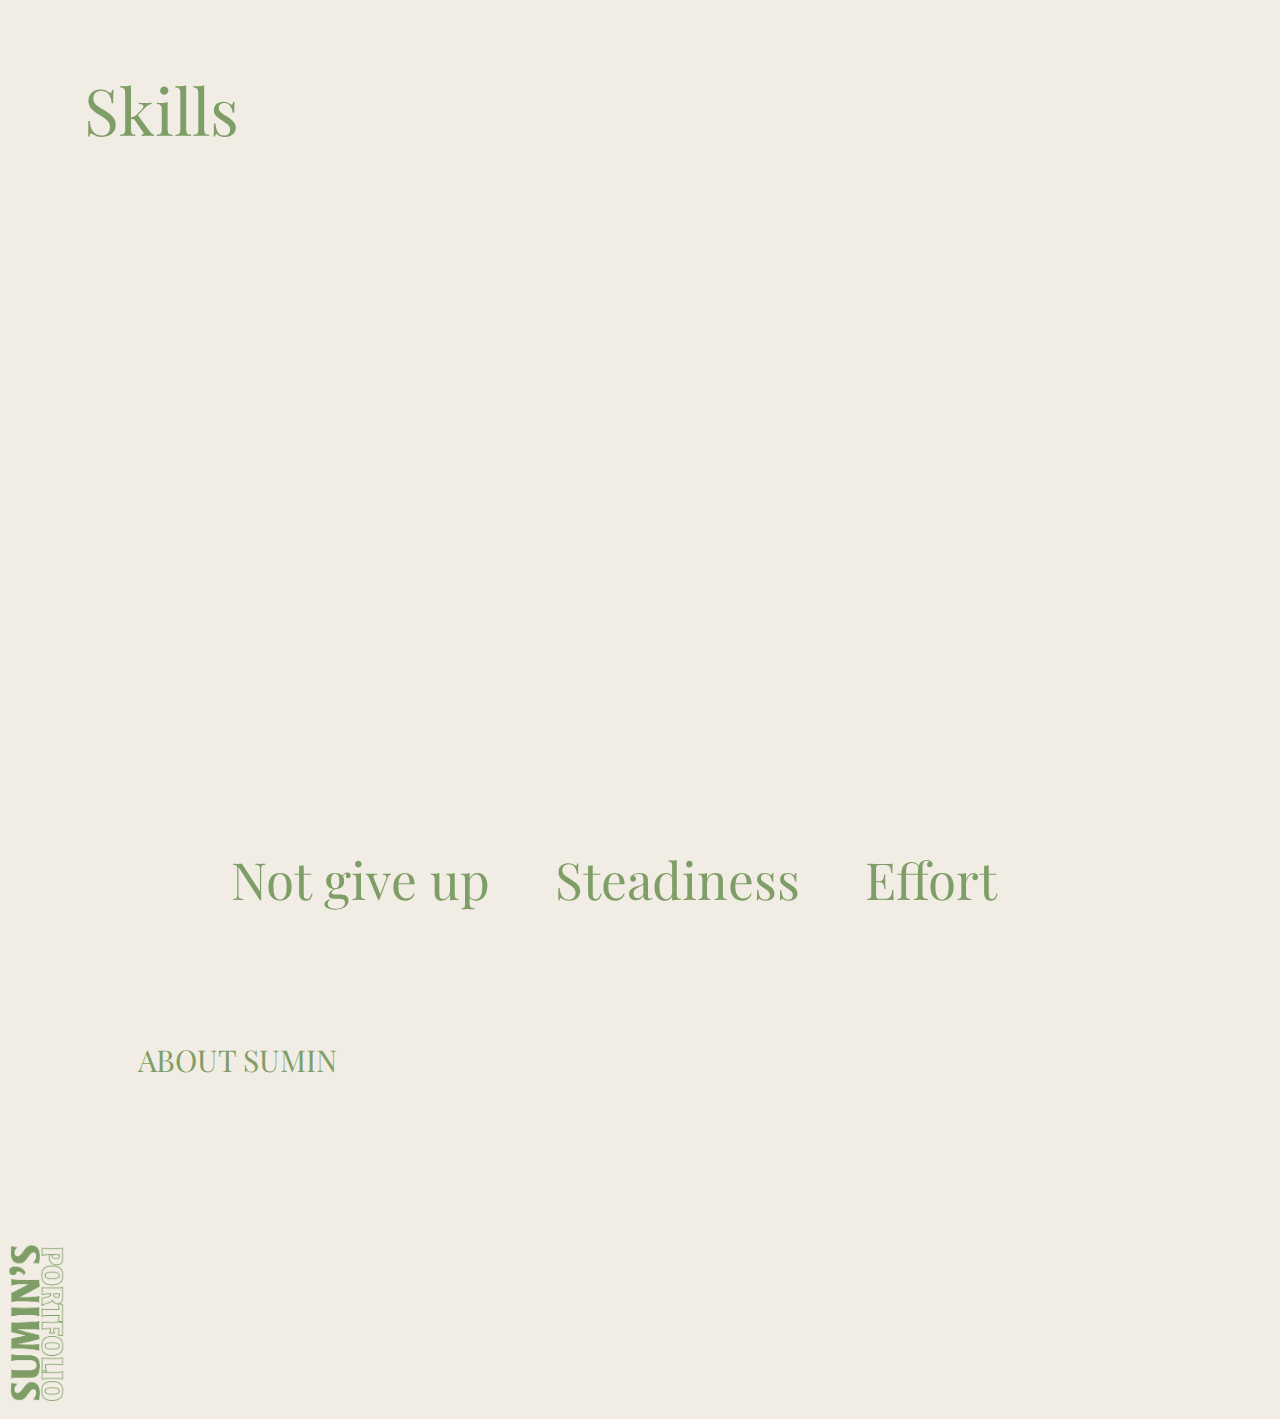
==== commit 4135ff5d: "index 수정" ====
--- a/index/index.html
+++ b/index/index.html
@@ -47,34 +47,33 @@
     <!-- header 포트폴리오txt + 깃허브btn -->
     <header>
         <div class="portfolio_svg">
-
             <svg viewBox="0 0 1872 361" fill="none" xmlns="http://www.w3.org/2000/svg">
-                <path data-aos="fade-down" data-aos-duration="1500"
+                <path data-aos="fade-down" data-aos-duration="800"
                     d="M98.2042 217.501L104.589 181.871C130.893 191.506 153.738 177.819 154.314 108.441C154.717 59.8759 134.899 51.2863 115.822 51.128C107.405 50.929 98.9864 51.5218 90.6401 52.9013C89.5692 84.1147 87.4918 138.778 87.1724 177.266C86.6295 242.68 88.1242 307.119 93.8753 347.806C74.4049 346.157 65.8812 346.086 51.2692 345.965C37.063 345.847 35.0336 345.83 9.0443 347.101C15.6098 289.667 16.2926 207.405 16.527 179.158C16.6874 159.831 18.5193 36.9394 9.38125 13.0751L9.39771 11.0928C48.3467 13.3984 51.192 12.9265 65.3982 13.0444C92.4575 13.269 123.453 12.0394 149.836 12.2584C203.007 12.6997 229.147 42.1567 228.645 102.615C227.831 217.09 148.813 233.284 98.2042 217.501Z"
                     fill="#7F9E67" />
-                <path data-aos="fade-up" data-aos-duration="1500"
+                <path data-aos="fade-up" data-aos-duration="800"
                     d="M320.098 17C279.951 17 250.748 29.2913 230.469 51.4853C237.849 65.4851 241.525 83.6982 241.525 106.224C241.525 165.391 220.453 198.583 193 214.772C198.657 303.482 234.487 359.348 320.085 359.348C413.963 359.348 448.399 293.165 448.399 188.166C448.413 84.1792 413.977 17 320.098 17ZM320.098 316.569C274.184 316.569 267.625 236.95 267.625 188.182C267.625 139.415 274.184 59.7956 321.328 59.7956C368.473 59.7956 372.982 139.415 372.982 188.182C372.982 236.95 368.473 316.569 320.098 316.569Z"
                     fill="#7F9E67" />
-                <path data-aos="fade-down" data-aos-duration="1500"
+                <path data-aos="fade-down" data-aos-duration="800"
                     d="M659.086 353.509C646.377 353.509 641.048 353.509 616.861 355C612.655 326.169 607.182 297.63 600.463 269.507C588.165 219.305 578.736 200.914 546.35 205.885C546.35 282.431 551.679 337.106 554.959 355C531.592 353.509 522.573 353.509 509.865 353.509C495.516 353.509 493.876 353.509 469.28 355C475.019 303.307 475.019 218.808 475.019 190.476C475.019 162.145 477.069 62.7345 466 19.9882V18C507.405 19.4912 516.424 19.4911 529.132 19.4911C541.431 19.4911 562.748 18 609.892 18C670.154 18 681.633 62.7345 681.633 94.0486C681.633 152.701 643.508 178.547 618.091 183.021V184.015C654.576 182.524 661.545 224.276 676.714 274.975C679.583 284.916 693.111 333.13 705 351.521L706.5 354C681.903 352.509 670.564 353.509 659.086 353.509ZM607.842 103.493C607.842 77.646 598.413 57.267 573.407 57.267C560.698 57.267 556.189 57.267 548.81 58.2611C548.4 68.6991 546.76 96.5339 546.76 107.469C546.76 123.872 546.35 150.215 546.35 163.636C551.269 164.133 559.878 164.63 563.978 164.63C586.525 164.63 607.842 153.198 607.842 103.493Z"
                     fill="#7F9E67" />
-                <path data-aos="fade-up" data-aos-duration="1500"
+                <path data-aos="fade-up" data-aos-duration="800"
                     d="M771.588 18.4929C740.841 18.4929 735.922 18.4929 665 17V17.6801C685.498 27.6326 694.708 46.1441 698.357 64.523C711.296 61.7107 724.416 60.2953 737.562 60.2933C738.791 79.203 738.791 152.354 738.791 183.206C738.791 211.571 737.562 305.124 731.822 354.389C754.78 352.896 757.649 352.896 775.277 352.896C792.495 352.896 794.545 353.394 817.502 354.389C809.713 319.058 810.123 211.571 810.123 183.206C810.123 149.866 809.303 75.222 811.353 60.2933C843.739 60.2933 867.106 68.2552 881.864 77.7101H884.297C886.045 57.2276 889.06 36.9337 893.316 17C828.161 18.4929 806.023 18.4929 771.588 18.4929Z"
                     fill="#7F9E67" />
-                <path data-aos="fade-down" data-aos-duration="1500"
+                <path data-aos="fade-down" data-aos-duration="800"
                     d="M974.996 207.983C988.852 208.248 1014.62 227.224 1025.11 229.264C1017.53 217.088 1018.03 188.005 1018.03 184.515C1018.03 181.025 1026.5 142.635 1027.35 141.766C1002.34 145.083 973.629 165.187 974.996 165.187C974.996 123.884 975.405 83.5768 977.865 60.1885C996.366 60.1897 1014.83 62.0818 1033.07 65.8448C1044.71 45.5749 1072.54 22.7389 1072.82 22.8115C1073.32 22.2298 1080.79 17.2745 1081.36 17.258C1033.07 16.6777 985.232 17.2579 985.232 17.2579C957.294 16.9284 919.407 18.757 895 17.3929L896.214 20.4122C902.689 33.2089 903.609 120.401 903.609 187.083C903.609 268.195 901.97 308.503 896.23 354.782C910.989 353.786 924.517 353.289 939.275 353.289C954.033 353.289 969.202 353.289 983.96 354.782C976.635 328.905 974.586 258.243 974.996 207.983Z"
                     fill="#7F9E67" />
-                <path data-aos="fade-up" data-aos-duration="1500"
+                <path data-aos="fade-up" data-aos-duration="800"
                     d="M1295.22 189.182C1295.22 294.181 1260.78 360.365 1166.9 360.365C1073.03 360.365 1039 293.186 1039 189.182C1039 85.1792 1073.03 18 1166.9 18C1260.78 18 1295.22 85.1792 1295.22 189.182ZM1114.43 189.182C1114.43 237.95 1120.99 317.569 1166.9 317.569C1215.28 317.569 1219.79 237.95 1219.79 189.182C1219.79 140.415 1215.28 60.7956 1168.13 60.7956C1120.99 60.7956 1114.43 140.415 1114.43 189.182Z"
                     fill="#7F9E67" />
-                <path data-aos="fade-down" data-aos-duration="1500"
+                <path data-aos="fade-down" data-aos-duration="800"
                     d="M1478.21 352.389C1449.51 350.896 1434.75 350.896 1390.48 350.896C1360.55 350.896 1347.03 350.896 1313.82 352.389C1322.43 283.717 1320.79 215.542 1320.79 184.192C1320.79 165.78 1322.43 52.3218 1313 15C1336.37 16.4929 1341.29 16.4929 1354.81 16.4929C1368.34 16.4929 1378.59 16.4929 1398.27 15C1391.71 48.3408 1392.12 153.339 1392.12 182.699C1392.12 206.087 1391.3 289.688 1397.86 299.641C1401.14 304.617 1405.24 307.603 1414.26 307.603C1443.36 307.603 1472.47 300.138 1485.18 289.191H1488.05C1483.56 309.952 1480.27 331.07 1478.21 352.389Z"
                     fill="#7F9E67" />
-                <path data-aos="fade-up" data-aos-duration="1500"
+                <path data-aos="fade-up" data-aos-duration="800"
                     d="M1556.83 350.896C1542.08 350.896 1531.83 350.896 1512.15 352.389C1517.89 293.669 1518.3 259.333 1518.3 184.192C1518.3 135.923 1518.3 53.317 1506 16.4929V15C1533.47 16.4929 1538.8 16.4929 1553.55 16.4929C1565.03 16.4929 1576.51 16.4929 1595.78 15C1590.04 59.7861 1589.63 131.444 1589.63 185.685C1589.63 234.452 1590.86 310.091 1597.83 352.389C1581.02 351.394 1571.59 350.896 1556.83 350.896Z"
                     fill="#7F9E67" />
 
-                <path data-aos="fade-down" data-aos-duration="1500"
+                <path data-aos="fade-down" data-aos-duration="800"
                     d="M1871.22 182.865C1871.22 287.864 1836.78 357.365 1742.9 357.365C1649.03 357.365 1615 286.868 1615 182.865C1615 78.8617 1649.03 15 1742.9 15C1836.78 15 1871.22 78.8617 1871.22 182.865ZM1690.43 186.182C1690.43 234.95 1696.99 314.569 1742.9 314.569C1791.28 314.569 1795.79 234.95 1795.79 186.182C1795.79 137.415 1791.28 57.7956 1744.13 57.7956C1696.99 57.7956 1690.43 137.415 1690.43 186.182Z"
                     fill="#7F9E67" />
             </svg>
@@ -85,9 +84,11 @@
         <!-- 깃허브 바로가기 btn -->
         <div class="dropdown">
             <input type="checkbox" id="my-dropdown" value="" name="my-checkbox">
+
             <label for="my-dropdown" data-toggle="dropdown">
                 Git Hub
             </label>
+
             <ul>
                 <li><a href="https://github.com/sumiiiiiiin/portfolio" target="_blank">포트폴리오</a></li>
                 <li><a href="https://github.com/sumiiiiiiin/sumin_Ex" target="_blank">과제모아보기</a></li>
@@ -136,7 +137,6 @@
 
     <!-- div1, selected category-->
     <div class="selected-line">
-
         <ul class="selected layout-wrapper">
             <li>selected category</li>
             <li>see all
@@ -146,7 +146,6 @@
                 </svg>
             </li>
         </ul>
-
     </div>
 
 
@@ -183,7 +182,7 @@
         <div class="category-txt">
             <ul class="category category4 layout-wrapper">
                 <li>04</li>
-                <li><a href="../phomein/phomein.html">Phở Mēin</a></li>
+                <li><a href="../phomein/phomein_sub/pomein_sub.html">Phở Mēin</a></li>
                 <li class="focus-in-expand-fwd"><a href="../phomein/phomein.html">view more</a></li>
             </ul>
         </div>
@@ -206,7 +205,7 @@
 
             <div class="skill-txt">
 
-                <div class="skill-top" data-aos="fade-up" data-aos-duration="1000">
+                <div class="skill-top" data-aos="fade-up" data-aos-duration="800" data-aos-offset="100">
                     <div class="skill-top1">
                         <p>A.&nbsp;&nbsp;HTML5 & CSS3</p>
                         <ul>
@@ -228,7 +227,7 @@
                     </div>
                 </div>
 
-                <div class=" skill-bottom" data-aos="fade-up" data-aos-duration="2000">
+                <div class=" skill-bottom" data-aos="fade-up" data-aos-duration="800" data-aos-offset="300">
                     <div class="skill-bottom1">
                         <p>C.&nbsp;&nbsp;Tool</dt>
                         <ul>
@@ -259,9 +258,9 @@
     <!----- div4, 키워드 ----->
     <div class="keyword">
         <div class="keyword-txt">
-            <p data-aos="zoom-in" data-aos-duration="1000">Not give up</p>
-            <p data-aos="zoom-in" data-aos-duration="3000">Steadiness</p>
-            <p data-aos="zoom-in" data-aos-duration="5000">Effort</p>
+            <p>Not give up</p>
+            <p>Steadiness</p>
+            <p>Effort</p>
         </div>
     </div>
 
@@ -272,8 +271,10 @@
 
         <div class="about-me layout-wrapper">
             <div class="about-txt">
+
                 <h3>About sumin</h3>
-                <div class="intro" data-aos="fade-left">
+
+                <div class="intro" data-aos="fade-up" data-aos-duration="1000">
                     <p>안녕하세요.</p>
                     <p>"할 수 있다. 하면 된다" 당찬 포부처럼 포기하지 않는 신입 웹퍼블리셔 <span><strong>이수민</strong></span>입니다.
                     <p>노력한 만큼 나타나고
@@ -284,6 +285,7 @@
 
             </div>
         </div>
+
     </footer>
 
 </body>
--- a/index/index.css
+++ b/index/index.css
@@ -13,9 +13,9 @@
 }
 header .portfolio_svg svg {
   text-align: center;
-
   margin: 0 auto;
 }
+
 /* svg 효과 */
 
 /*** 깃허브 버튼 ***/
@@ -58,7 +58,6 @@
 .dropdown > a[role='button']:focus {
   border-color: #7f9e67;
 }
-
 /* .dropdown > label:after,
 .dropdown > a[role="button"]:after {
   content: "\e313";
@@ -177,7 +176,6 @@
 } */
 
 /***** main *****/
-
 .main-txt {
   width: 100%;
   height: 46vh;
@@ -195,7 +193,6 @@
 .main-txt .name span {
   font-weight: 700;
 }
-
 .main-txt .main-mail {
   font-family: var(--en-font);
   font-size: var(--font-size-25);
@@ -240,7 +237,6 @@
 }
 
 /*** div1, selected category ***/
-
 .selected-line {
   border-bottom: 1px solid var(--color);
 }
@@ -253,7 +249,6 @@
   justify-content: space-between;
   align-items: center;
 }
-
 .selected-line li svg {
   animation: motion 1s linear infinite;
 }
@@ -267,7 +262,6 @@
 }
 
 /*** div2, 메뉴 카테고리 ***/
-
 .main-category {
   width: 100%;
 }
@@ -435,51 +429,8 @@
   font-size: 4vw;
   margin-left: 13vw;
 }
-/* .keyword-txt p::after {
-  content: '';
-  border: 1px solid var(--color);
-
-  position: absolute;
-
-  transform: rotate(19deg);
-  width: 0.1vw;
-  height: 5vw;
-  /*margin: 0 1.09vw;
-}
-.keyword-txt p:last-child::after {
-  content: none;
-} */
-
-/*
-.keyword-txt {
-   margin: 50px auto;
-
-  width: 75%;
-  display: flex;
-  justify-content: space-around;
-  align-items: center;
-  font-size: var(--font-size-101);
-}
-.keyword-txt li {
-  position: relative;
-}
-
-.keyword-txt li::after {
-  content: '';
-  border: 1px solid var(--color);
-
-  position: absolute;
-  transform: rotate(19deg);
-  width: 2px;
-  height: 7vw;
-   margin: 0 28px;
-}
-.keyword-txt li:last-child::after {
-  content: none;
-} */
 
 /***** footer about 페이지 *****/
-
 footer {
   width: 100%;
   height: 50vh;
@@ -491,7 +442,6 @@
   justify-content: center;
 }
 footer h1 {
-  /* width: 10%; */
   background: url(./images/footer-img.png) no-repeat 0 50% / contain;
   text-indent: -9999px;
   width: 10vw;
@@ -510,9 +460,7 @@
   text-transform: uppercase;
   font-family: var(--main-font);
 }
-
 footer .about-me .about-txt .intro {
-  /* width: 75%; */
   font-size: 1.1vw;
   font-family: var(--ko-font);
   line-height: 2;
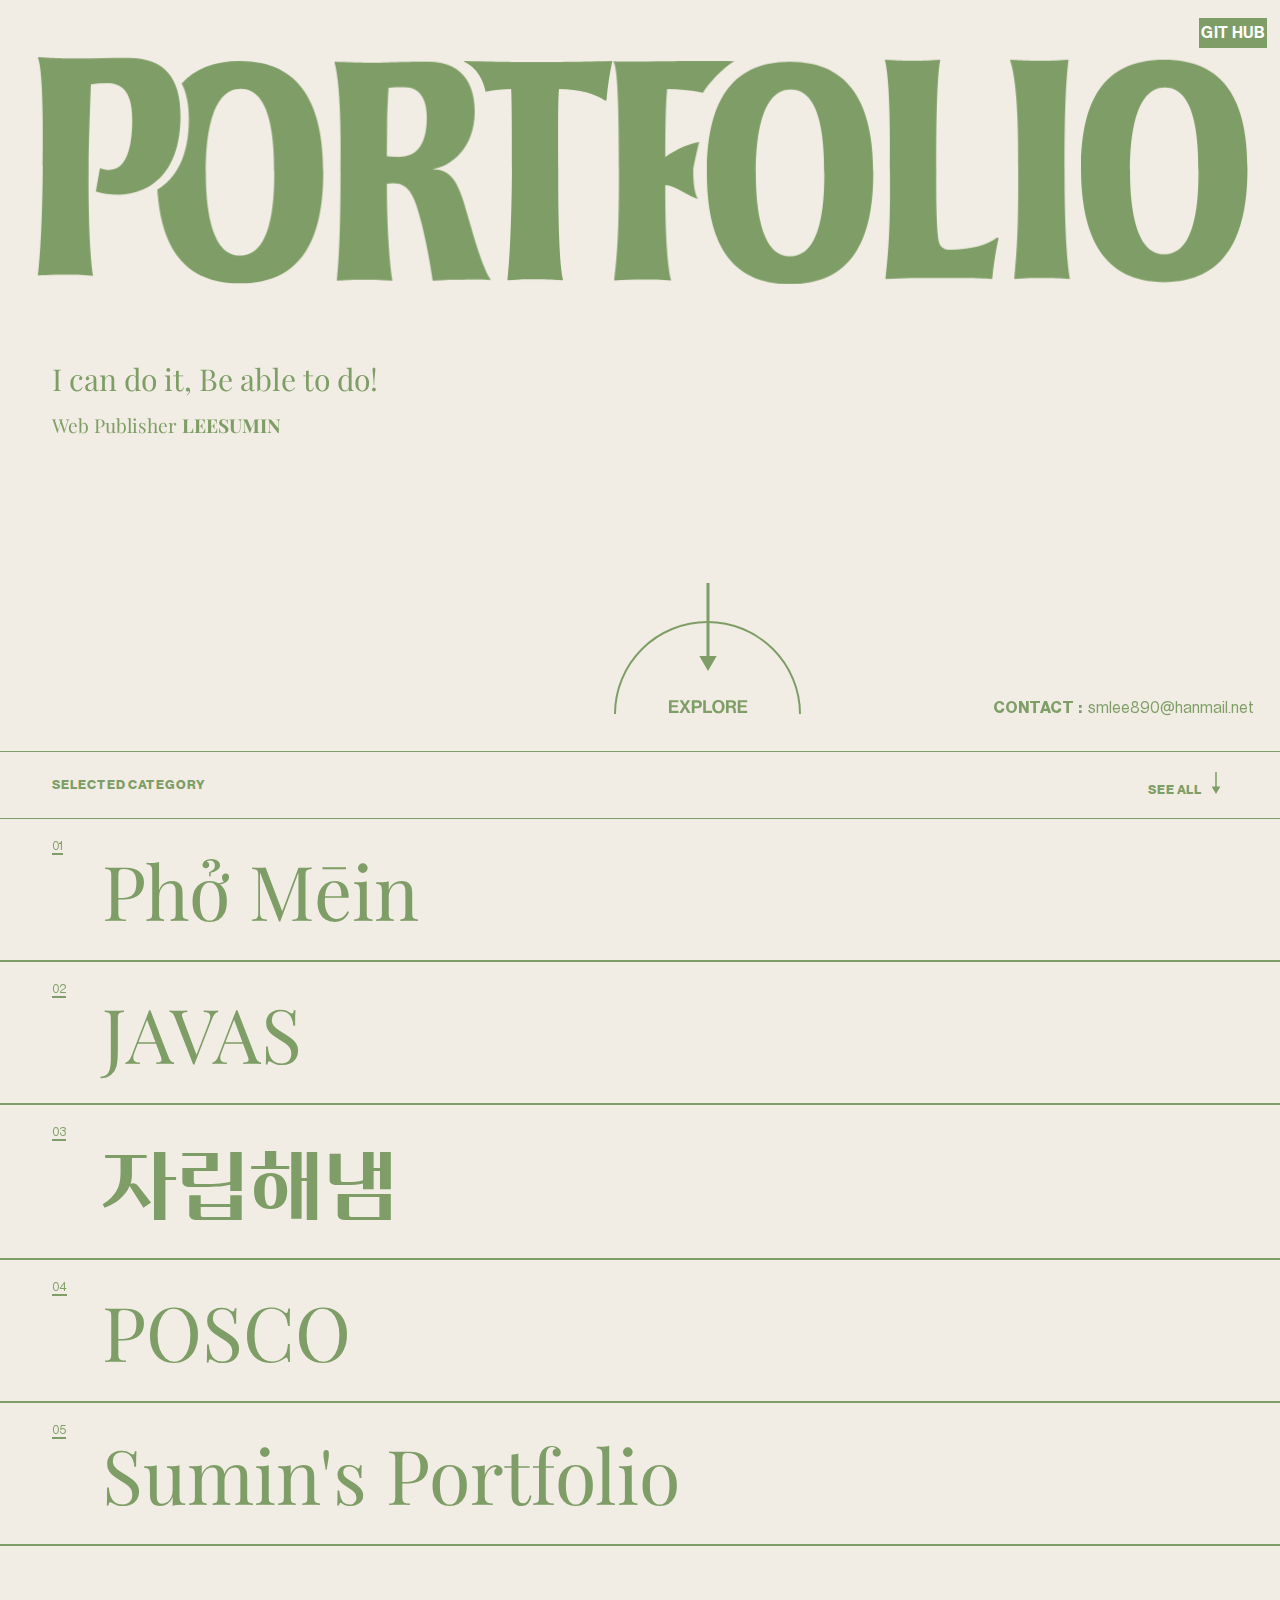
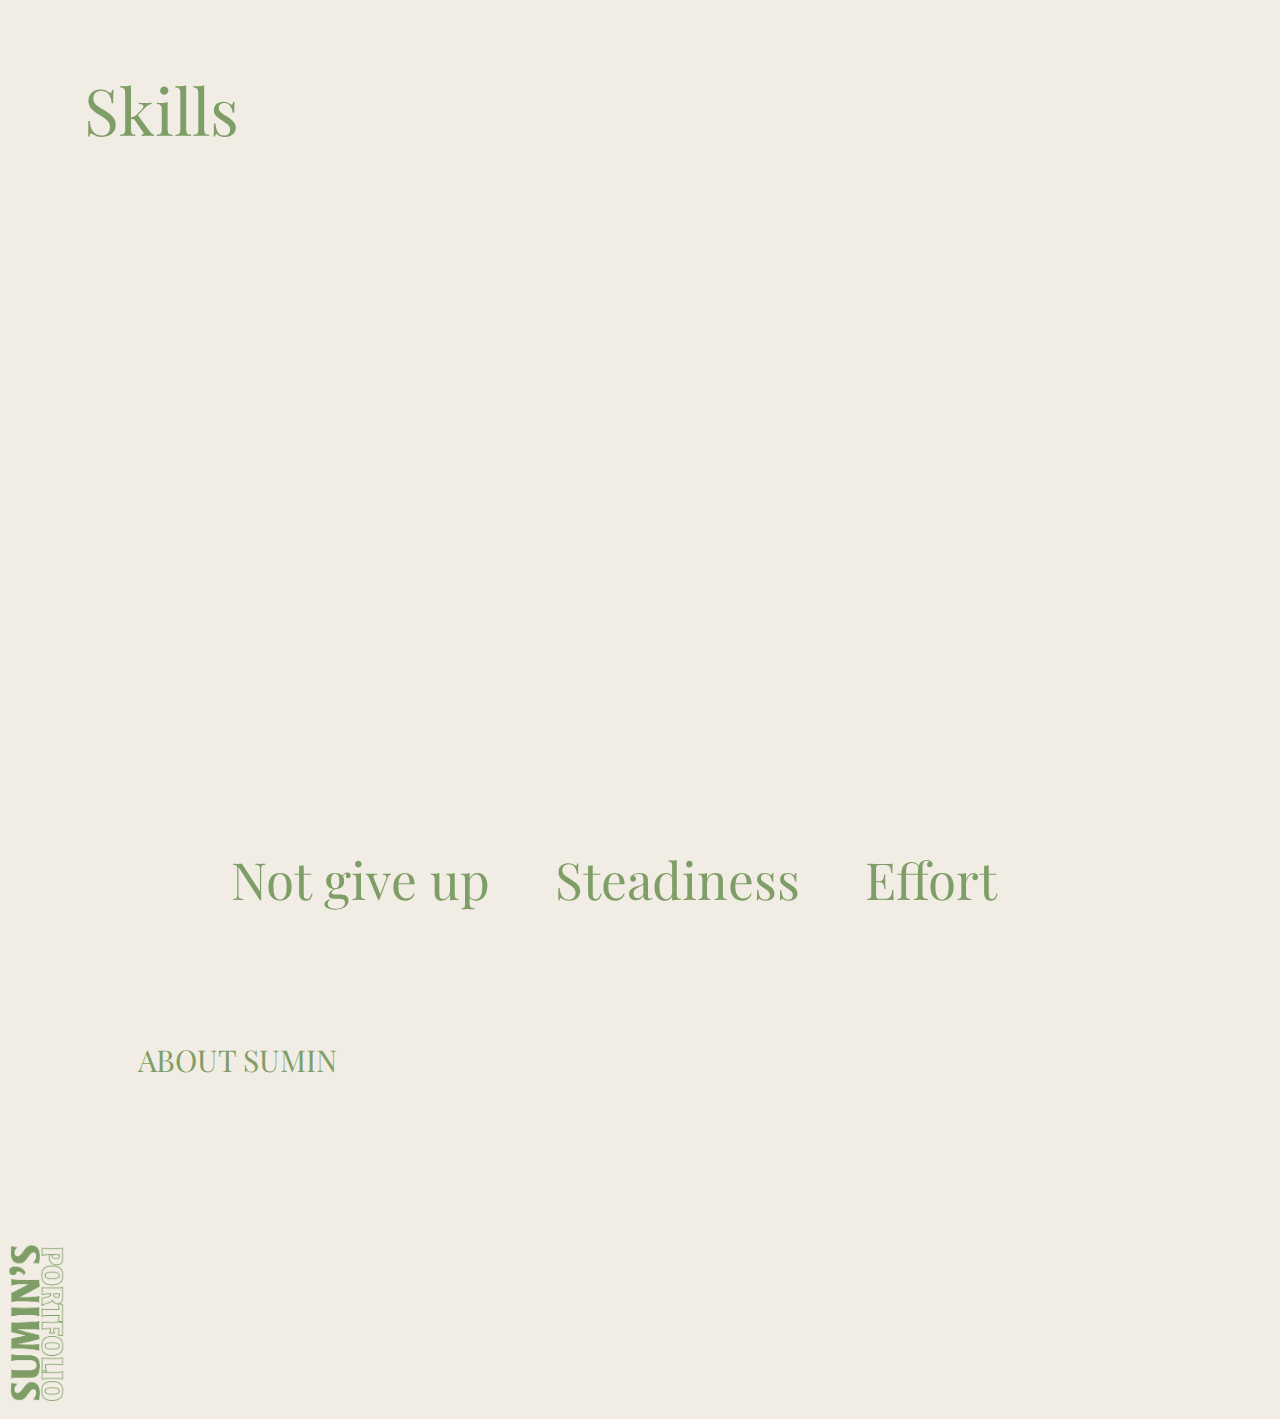
==== commit 9ca0bd3f: "index 수정" ====
--- a/index/index.html
+++ b/index/index.html
@@ -82,7 +82,7 @@
         </div>
 
         <!-- 깃허브 바로가기 btn -->
-        <div class="dropdown">
+        <!-- <div class="dropdown">
             <input type="checkbox" id="my-dropdown" value="" name="my-checkbox">
 
             <label for="my-dropdown" data-toggle="dropdown">
@@ -93,12 +93,12 @@
                 <li><a href="https://github.com/sumiiiiiiin/portfolio" target="_blank">포트폴리오</a></li>
                 <li><a href="https://github.com/sumiiiiiiin/sumin_Ex" target="_blank">과제모아보기</a></li>
             </ul>
-        </div>
-
-        <!--기존 버튼 스타일
-         <div class="git_btn">
-            <span> <a href="https://github.com/sumiiiiiiin/portfolio" target="_blank">Git Hub</a></span>
         </div> -->
+
+        <!-- 기존 버튼 스타일 -->
+        <div class="git_btn">
+            <span> <a href="https://github.com/sumiiiiiiin" target="_blank">Git Hub</a></span>
+        </div>
 
 
         <!-- <div class="git_btn">
@@ -156,8 +156,8 @@
         <div class="category-txt">
             <ul class="category category1 layout-wrapper">
                 <li>01</li>
-                <li><a href="../posco/posco_Sub/posco_sub.html">POSCO</a></li>
-                <li class="focus-in-expand-fwd"><a href="../posco/posco.html" target="_blank">view more</a></li>
+                <li><a href="../phomein/phomein_sub/pomein_sub.html">Phở Mēin</a></li>
+                <li class="focus-in-expand-fwd"><a href="../phomein/phomein.html" target="_blank">view more</a></li>
             </ul>
         </div>
 
@@ -182,16 +182,18 @@
         <div class="category-txt">
             <ul class="category category4 layout-wrapper">
                 <li>04</li>
-                <li><a href="../phomein/phomein_sub/pomein_sub.html">Phở Mēin</a></li>
-                <li class="focus-in-expand-fwd"><a href="../phomein/phomein.html">view more</a></li>
+                <li><a href="../posco/posco_Sub/posco_sub.html">POSCO</a></li>
+                <li class="focus-in-expand-fwd"><a href="../posco/posco.html" target="_blank">view more</a></li>
             </ul>
         </div>
 
         <div class="category-txt">
             <ul class="category category5 layout-wrapper">
                 <li>05</li>
-                <li><a href="">Prepare</a></li>
-                <li class="focus-in-expand-fwd"><a href="">view more</a></li>
+                <li><a href="https://github.com/sumiiiiiiin/portfolio" target="_blank">sumin's portfolio</a></li>
+                <li class="focus-in-expand-fwd"><a href="https://github.com/sumiiiiiiin/portfolio" target="_blank">view
+                        more</a>
+                </li>
             </ul>
         </div>
     </div>
--- a/index/index.css
+++ b/index/index.css
@@ -19,6 +19,7 @@
 /* svg 효과 */
 
 /*** 깃허브 버튼 ***/
+/*
 .dropdown {
   position: fixed;
   display: inline-block;
@@ -58,13 +59,13 @@
 .dropdown > a[role='button']:focus {
   border-color: #7f9e67;
 }
-/* .dropdown > label:after,
+.dropdown > label:after,
 .dropdown > a[role="button"]:after {
   content: "\e313";
   font-family: FontAwesome;
   display: inline-block;
   margin-left: 6px;
-} */
+}
 
 .dropdown > ul {
   position: absolute;
@@ -100,10 +101,10 @@
 .dropdown > ul:target {
   left: 0;
 }
-/* .dropdown > [type="checkbox"]:checked + label:after,
+.dropdown > [type="checkbox"]:checked + label:after,
 .dropdown > ul:target ~ a:after {
   content: "\f0d8";
-} */
+}
 .dropdown a.close {
   display: none;
 }
@@ -116,14 +117,14 @@
   width: 100%;
   text-indent: -100vw;
   z-index: 1000;
-}
+} */
 
 /* 기존 버튼 */
-/* header .git_btn {
+header .git_btn {
   width: 5.35vw;
   font-family: var(--en-font);
   text-transform: uppercase;
-  font-weight: bold;
+  font-weight: 600;
 
   position: fixed;
   right: 1%;
@@ -173,7 +174,7 @@
 header .git_btn span:hover:after {
   width: 100%;
   transition: 800ms ease all;
-} */
+}
 
 /***** main *****/
 .main-txt {
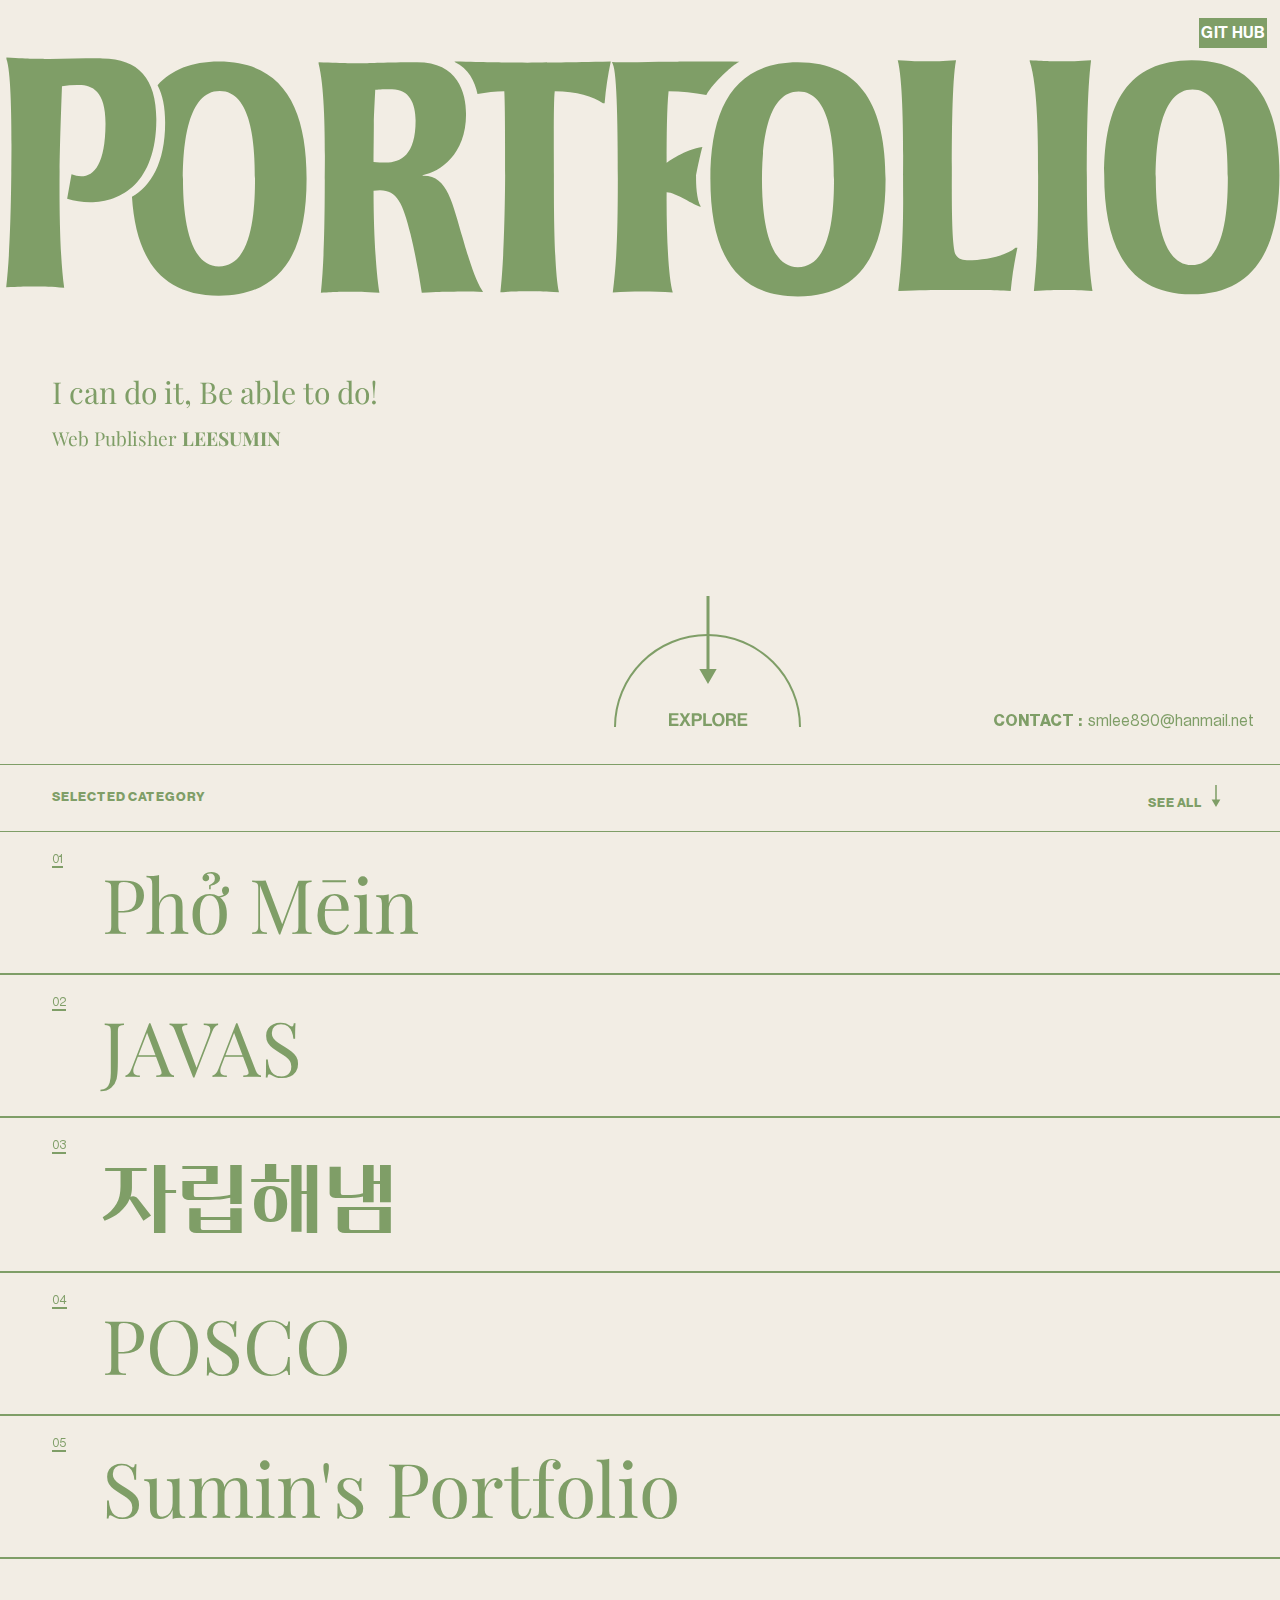
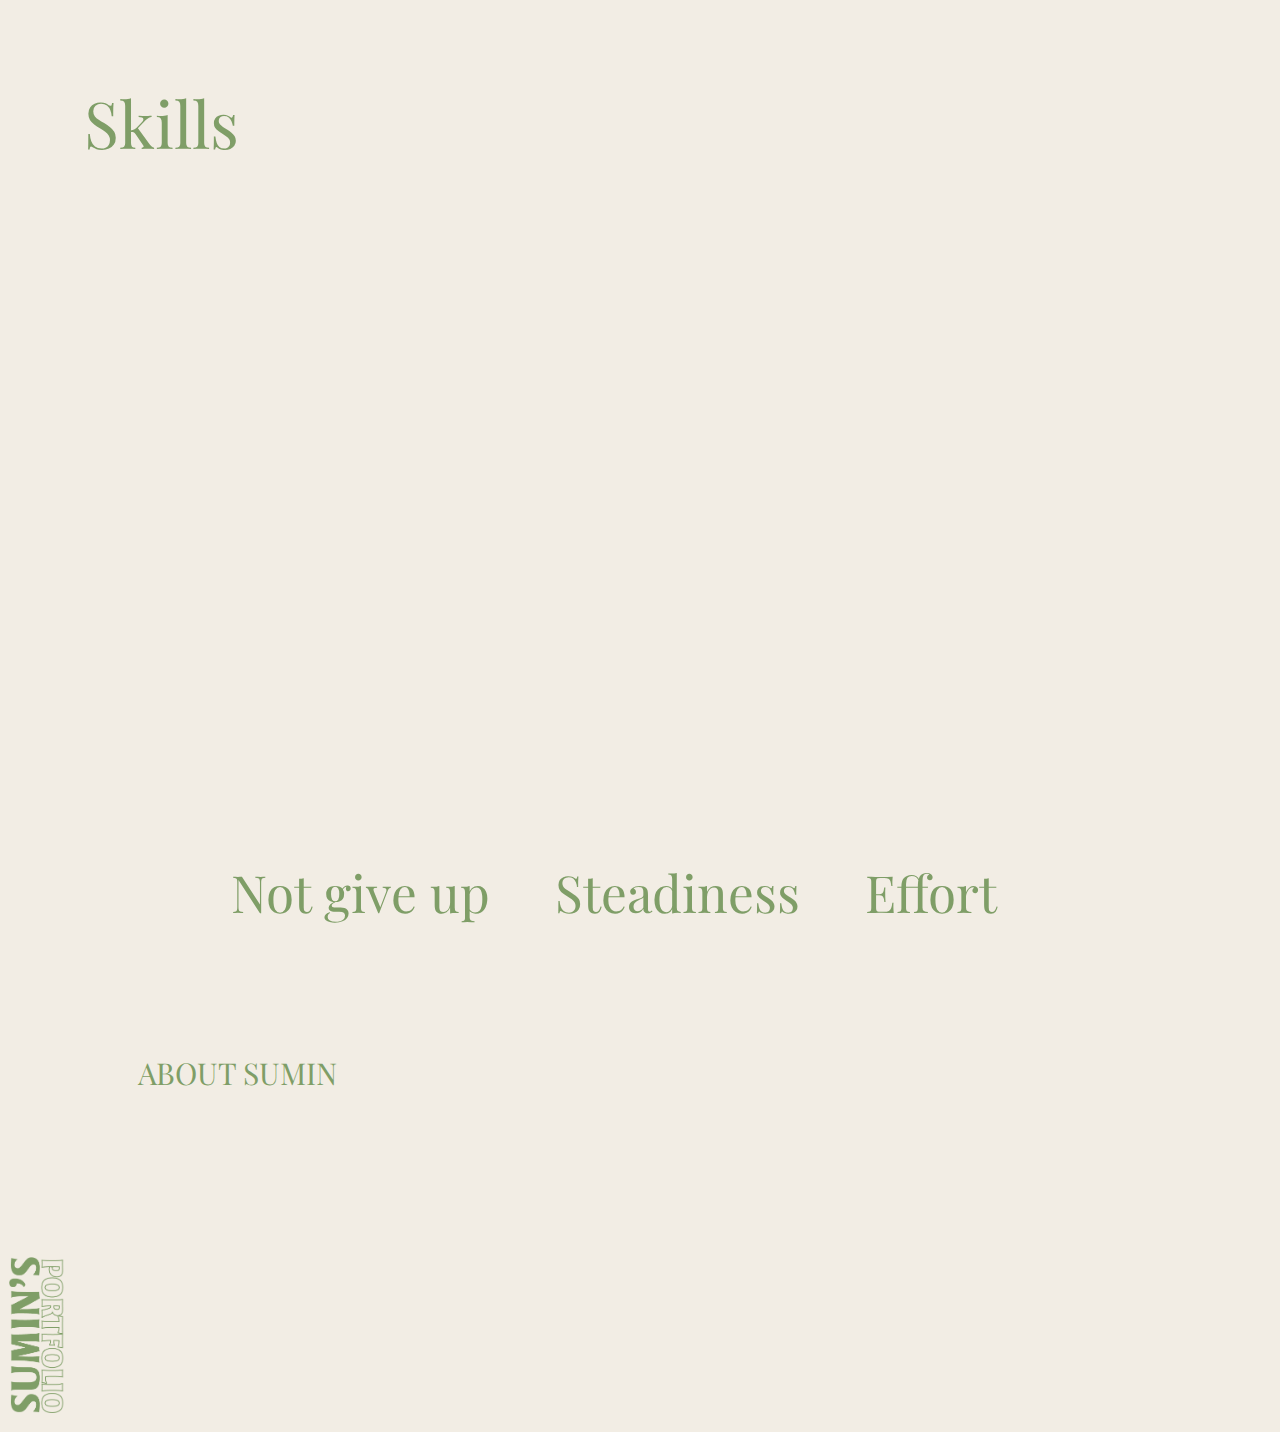
==== commit abac6889: "index수정" ====
--- a/index/index.html
+++ b/index/index.html
@@ -46,43 +46,45 @@
 <body>
     <!-- header 포트폴리오txt + 깃허브btn -->
     <header>
-        <div class="portfolio_svg">
-            <svg viewBox="0 0 1872 361" fill="none" xmlns="http://www.w3.org/2000/svg">
-                <path data-aos="fade-down" data-aos-duration="800"
-                    d="M98.2042 217.501L104.589 181.871C130.893 191.506 153.738 177.819 154.314 108.441C154.717 59.8759 134.899 51.2863 115.822 51.128C107.405 50.929 98.9864 51.5218 90.6401 52.9013C89.5692 84.1147 87.4918 138.778 87.1724 177.266C86.6295 242.68 88.1242 307.119 93.8753 347.806C74.4049 346.157 65.8812 346.086 51.2692 345.965C37.063 345.847 35.0336 345.83 9.0443 347.101C15.6098 289.667 16.2926 207.405 16.527 179.158C16.6874 159.831 18.5193 36.9394 9.38125 13.0751L9.39771 11.0928C48.3467 13.3984 51.192 12.9265 65.3982 13.0444C92.4575 13.269 123.453 12.0394 149.836 12.2584C203.007 12.6997 229.147 42.1567 228.645 102.615C227.831 217.09 148.813 233.284 98.2042 217.501Z"
-                    fill="#7F9E67" />
-                <path data-aos="fade-up" data-aos-duration="800"
-                    d="M320.098 17C279.951 17 250.748 29.2913 230.469 51.4853C237.849 65.4851 241.525 83.6982 241.525 106.224C241.525 165.391 220.453 198.583 193 214.772C198.657 303.482 234.487 359.348 320.085 359.348C413.963 359.348 448.399 293.165 448.399 188.166C448.413 84.1792 413.977 17 320.098 17ZM320.098 316.569C274.184 316.569 267.625 236.95 267.625 188.182C267.625 139.415 274.184 59.7956 321.328 59.7956C368.473 59.7956 372.982 139.415 372.982 188.182C372.982 236.95 368.473 316.569 320.098 316.569Z"
-                    fill="#7F9E67" />
-                <path data-aos="fade-down" data-aos-duration="800"
-                    d="M659.086 353.509C646.377 353.509 641.048 353.509 616.861 355C612.655 326.169 607.182 297.63 600.463 269.507C588.165 219.305 578.736 200.914 546.35 205.885C546.35 282.431 551.679 337.106 554.959 355C531.592 353.509 522.573 353.509 509.865 353.509C495.516 353.509 493.876 353.509 469.28 355C475.019 303.307 475.019 218.808 475.019 190.476C475.019 162.145 477.069 62.7345 466 19.9882V18C507.405 19.4912 516.424 19.4911 529.132 19.4911C541.431 19.4911 562.748 18 609.892 18C670.154 18 681.633 62.7345 681.633 94.0486C681.633 152.701 643.508 178.547 618.091 183.021V184.015C654.576 182.524 661.545 224.276 676.714 274.975C679.583 284.916 693.111 333.13 705 351.521L706.5 354C681.903 352.509 670.564 353.509 659.086 353.509ZM607.842 103.493C607.842 77.646 598.413 57.267 573.407 57.267C560.698 57.267 556.189 57.267 548.81 58.2611C548.4 68.6991 546.76 96.5339 546.76 107.469C546.76 123.872 546.35 150.215 546.35 163.636C551.269 164.133 559.878 164.63 563.978 164.63C586.525 164.63 607.842 153.198 607.842 103.493Z"
-                    fill="#7F9E67" />
-                <path data-aos="fade-up" data-aos-duration="800"
-                    d="M771.588 18.4929C740.841 18.4929 735.922 18.4929 665 17V17.6801C685.498 27.6326 694.708 46.1441 698.357 64.523C711.296 61.7107 724.416 60.2953 737.562 60.2933C738.791 79.203 738.791 152.354 738.791 183.206C738.791 211.571 737.562 305.124 731.822 354.389C754.78 352.896 757.649 352.896 775.277 352.896C792.495 352.896 794.545 353.394 817.502 354.389C809.713 319.058 810.123 211.571 810.123 183.206C810.123 149.866 809.303 75.222 811.353 60.2933C843.739 60.2933 867.106 68.2552 881.864 77.7101H884.297C886.045 57.2276 889.06 36.9337 893.316 17C828.161 18.4929 806.023 18.4929 771.588 18.4929Z"
-                    fill="#7F9E67" />
-                <path data-aos="fade-down" data-aos-duration="800"
-                    d="M974.996 207.983C988.852 208.248 1014.62 227.224 1025.11 229.264C1017.53 217.088 1018.03 188.005 1018.03 184.515C1018.03 181.025 1026.5 142.635 1027.35 141.766C1002.34 145.083 973.629 165.187 974.996 165.187C974.996 123.884 975.405 83.5768 977.865 60.1885C996.366 60.1897 1014.83 62.0818 1033.07 65.8448C1044.71 45.5749 1072.54 22.7389 1072.82 22.8115C1073.32 22.2298 1080.79 17.2745 1081.36 17.258C1033.07 16.6777 985.232 17.2579 985.232 17.2579C957.294 16.9284 919.407 18.757 895 17.3929L896.214 20.4122C902.689 33.2089 903.609 120.401 903.609 187.083C903.609 268.195 901.97 308.503 896.23 354.782C910.989 353.786 924.517 353.289 939.275 353.289C954.033 353.289 969.202 353.289 983.96 354.782C976.635 328.905 974.586 258.243 974.996 207.983Z"
-                    fill="#7F9E67" />
-                <path data-aos="fade-up" data-aos-duration="800"
-                    d="M1295.22 189.182C1295.22 294.181 1260.78 360.365 1166.9 360.365C1073.03 360.365 1039 293.186 1039 189.182C1039 85.1792 1073.03 18 1166.9 18C1260.78 18 1295.22 85.1792 1295.22 189.182ZM1114.43 189.182C1114.43 237.95 1120.99 317.569 1166.9 317.569C1215.28 317.569 1219.79 237.95 1219.79 189.182C1219.79 140.415 1215.28 60.7956 1168.13 60.7956C1120.99 60.7956 1114.43 140.415 1114.43 189.182Z"
-                    fill="#7F9E67" />
-                <path data-aos="fade-down" data-aos-duration="800"
-                    d="M1478.21 352.389C1449.51 350.896 1434.75 350.896 1390.48 350.896C1360.55 350.896 1347.03 350.896 1313.82 352.389C1322.43 283.717 1320.79 215.542 1320.79 184.192C1320.79 165.78 1322.43 52.3218 1313 15C1336.37 16.4929 1341.29 16.4929 1354.81 16.4929C1368.34 16.4929 1378.59 16.4929 1398.27 15C1391.71 48.3408 1392.12 153.339 1392.12 182.699C1392.12 206.087 1391.3 289.688 1397.86 299.641C1401.14 304.617 1405.24 307.603 1414.26 307.603C1443.36 307.603 1472.47 300.138 1485.18 289.191H1488.05C1483.56 309.952 1480.27 331.07 1478.21 352.389Z"
-                    fill="#7F9E67" />
-                <path data-aos="fade-up" data-aos-duration="800"
-                    d="M1556.83 350.896C1542.08 350.896 1531.83 350.896 1512.15 352.389C1517.89 293.669 1518.3 259.333 1518.3 184.192C1518.3 135.923 1518.3 53.317 1506 16.4929V15C1533.47 16.4929 1538.8 16.4929 1553.55 16.4929C1565.03 16.4929 1576.51 16.4929 1595.78 15C1590.04 59.7861 1589.63 131.444 1589.63 185.685C1589.63 234.452 1590.86 310.091 1597.83 352.389C1581.02 351.394 1571.59 350.896 1556.83 350.896Z"
-                    fill="#7F9E67" />
-
-                <path data-aos="fade-down" data-aos-duration="800"
-                    d="M1871.22 182.865C1871.22 287.864 1836.78 357.365 1742.9 357.365C1649.03 357.365 1615 286.868 1615 182.865C1615 78.8617 1649.03 15 1742.9 15C1836.78 15 1871.22 78.8617 1871.22 182.865ZM1690.43 186.182C1690.43 234.95 1696.99 314.569 1742.9 314.569C1791.28 314.569 1795.79 234.95 1795.79 186.182C1795.79 137.415 1791.28 57.7956 1744.13 57.7956C1696.99 57.7956 1690.43 137.415 1690.43 186.182Z"
-                    fill="#7F9E67" />
-            </svg>
-
-            <!-- <img src="./images/main_txt.svg" alt="portfolio svg로 삽입" class="tracking-in-expand-fwd "> -->
-        </div>
-
-        <!-- 깃허브 바로가기 btn -->
-        <!-- <div class="dropdown">
+        <div class="portfolio-svg-container">
+            <div class="portfolio-svg">
+                <svg viewBox="0 0 1872 361" fill="none" xmlns="http://www.w3.org/2000/svg">
+                    <path
+                        d="M98.2042 217.501L104.589 181.871C130.893 191.506 153.738 177.819 154.314 108.441C154.717 59.8759 134.899 51.2863 115.822 51.128C107.405 50.929 98.9864 51.5218 90.6401 52.9013C89.5692 84.1147 87.4918 138.778 87.1724 177.266C86.6295 242.68 88.1242 307.119 93.8753 347.806C74.4049 346.157 65.8812 346.086 51.2692 345.965C37.063 345.847 35.0336 345.83 9.0443 347.101C15.6098 289.667 16.2926 207.405 16.527 179.158C16.6874 159.831 18.5193 36.9394 9.38125 13.0751L9.39771 11.0928C48.3467 13.3984 51.192 12.9265 65.3982 13.0444C92.4575 13.269 123.453 12.0394 149.836 12.2584C203.007 12.6997 229.147 42.1567 228.645 102.615C227.831 217.09 148.813 233.284 98.2042 217.501Z"
+                        fill="#7F9E67" />
+                    <path
+                        d="M320.098 17C279.951 17 250.748 29.2913 230.469 51.4853C237.849 65.4851 241.525 83.6982 241.525 106.224C241.525 165.391 220.453 198.583 193 214.772C198.657 303.482 234.487 359.348 320.085 359.348C413.963 359.348 448.399 293.165 448.399 188.166C448.413 84.1792 413.977 17 320.098 17ZM320.098 316.569C274.184 316.569 267.625 236.95 267.625 188.182C267.625 139.415 274.184 59.7956 321.328 59.7956C368.473 59.7956 372.982 139.415 372.982 188.182C372.982 236.95 368.473 316.569 320.098 316.569Z"
+                        fill="#7F9E67" />
+                    <path
+                        d="M659.086 353.509C646.377 353.509 641.048 353.509 616.861 355C612.655 326.169 607.182 297.63 600.463 269.507C588.165 219.305 578.736 200.914 546.35 205.885C546.35 282.431 551.679 337.106 554.959 355C531.592 353.509 522.573 353.509 509.865 353.509C495.516 353.509 493.876 353.509 469.28 355C475.019 303.307 475.019 218.808 475.019 190.476C475.019 162.145 477.069 62.7345 466 19.9882V18C507.405 19.4912 516.424 19.4911 529.132 19.4911C541.431 19.4911 562.748 18 609.892 18C670.154 18 681.633 62.7345 681.633 94.0486C681.633 152.701 643.508 178.547 618.091 183.021V184.015C654.576 182.524 661.545 224.276 676.714 274.975C679.583 284.916 693.111 333.13 705 351.521L706.5 354C681.903 352.509 670.564 353.509 659.086 353.509ZM607.842 103.493C607.842 77.646 598.413 57.267 573.407 57.267C560.698 57.267 556.189 57.267 548.81 58.2611C548.4 68.6991 546.76 96.5339 546.76 107.469C546.76 123.872 546.35 150.215 546.35 163.636C551.269 164.133 559.878 164.63 563.978 164.63C586.525 164.63 607.842 153.198 607.842 103.493Z"
+                        fill="#7F9E67" />
+                    <path
+                        d="M771.588 18.4929C740.841 18.4929 735.922 18.4929 665 17V17.6801C685.498 27.6326 694.708 46.1441 698.357 64.523C711.296 61.7107 724.416 60.2953 737.562 60.2933C738.791 79.203 738.791 152.354 738.791 183.206C738.791 211.571 737.562 305.124 731.822 354.389C754.78 352.896 757.649 352.896 775.277 352.896C792.495 352.896 794.545 353.394 817.502 354.389C809.713 319.058 810.123 211.571 810.123 183.206C810.123 149.866 809.303 75.222 811.353 60.2933C843.739 60.2933 867.106 68.2552 881.864 77.7101H884.297C886.045 57.2276 889.06 36.9337 893.316 17C828.161 18.4929 806.023 18.4929 771.588 18.4929Z"
+                        fill="#7F9E67" />
+                    <path
+                        d="M974.996 207.983C988.852 208.248 1014.62 227.224 1025.11 229.264C1017.53 217.088 1018.03 188.005 1018.03 184.515C1018.03 181.025 1026.5 142.635 1027.35 141.766C1002.34 145.083 973.629 165.187 974.996 165.187C974.996 123.884 975.405 83.5768 977.865 60.1885C996.366 60.1897 1014.83 62.0818 1033.07 65.8448C1044.71 45.5749 1072.54 22.7389 1072.82 22.8115C1073.32 22.2298 1080.79 17.2745 1081.36 17.258C1033.07 16.6777 985.232 17.2579 985.232 17.2579C957.294 16.9284 919.407 18.757 895 17.3929L896.214 20.4122C902.689 33.2089 903.609 120.401 903.609 187.083C903.609 268.195 901.97 308.503 896.23 354.782C910.989 353.786 924.517 353.289 939.275 353.289C954.033 353.289 969.202 353.289 983.96 354.782C976.635 328.905 974.586 258.243 974.996 207.983Z"
+                        fill="#7F9E67" />
+                    <path
+                        d="M1295.22 189.182C1295.22 294.181 1260.78 360.365 1166.9 360.365C1073.03 360.365 1039 293.186 1039 189.182C1039 85.1792 1073.03 18 1166.9 18C1260.78 18 1295.22 85.1792 1295.22 189.182ZM1114.43 189.182C1114.43 237.95 1120.99 317.569 1166.9 317.569C1215.28 317.569 1219.79 237.95 1219.79 189.182C1219.79 140.415 1215.28 60.7956 1168.13 60.7956C1120.99 60.7956 1114.43 140.415 1114.43 189.182Z"
+                        fill="#7F9E67" />
+                    <path
+                        d="M1478.21 352.389C1449.51 350.896 1434.75 350.896 1390.48 350.896C1360.55 350.896 1347.03 350.896 1313.82 352.389C1322.43 283.717 1320.79 215.542 1320.79 184.192C1320.79 165.78 1322.43 52.3218 1313 15C1336.37 16.4929 1341.29 16.4929 1354.81 16.4929C1368.34 16.4929 1378.59 16.4929 1398.27 15C1391.71 48.3408 1392.12 153.339 1392.12 182.699C1392.12 206.087 1391.3 289.688 1397.86 299.641C1401.14 304.617 1405.24 307.603 1414.26 307.603C1443.36 307.603 1472.47 300.138 1485.18 289.191H1488.05C1483.56 309.952 1480.27 331.07 1478.21 352.389Z"
+                        fill="#7F9E67" />
+                    <path
+                        d="M1556.83 350.896C1542.08 350.896 1531.83 350.896 1512.15 352.389C1517.89 293.669 1518.3 259.333 1518.3 184.192C1518.3 135.923 1518.3 53.317 1506 16.4929V15C1533.47 16.4929 1538.8 16.4929 1553.55 16.4929C1565.03 16.4929 1576.51 16.4929 1595.78 15C1590.04 59.7861 1589.63 131.444 1589.63 185.685C1589.63 234.452 1590.86 310.091 1597.83 352.389C1581.02 351.394 1571.59 350.896 1556.83 350.896Z"
+                        fill="#7F9E67" />
+
+                    <path
+                        d="M1871.22 182.865C1871.22 287.864 1836.78 357.365 1742.9 357.365C1649.03 357.365 1615 286.868 1615 182.865C1615 78.8617 1649.03 15 1742.9 15C1836.78 15 1871.22 78.8617 1871.22 182.865ZM1690.43 186.182C1690.43 234.95 1696.99 314.569 1742.9 314.569C1791.28 314.569 1795.79 234.95 1795.79 186.182C1795.79 137.415 1791.28 57.7956 1744.13 57.7956C1696.99 57.7956 1690.43 137.415 1690.43 186.182Z"
+                        fill="#7F9E67" />
+                </svg>
+            </div>
+        </div>
+
+        <!-- data-aos="fade-up" data-aos-duration="800" -->
+
+        <!-- 깃허브 바로가기 btn
+        <div class="dropdown">
             <input type="checkbox" id="my-dropdown" value="" name="my-checkbox">
 
             <label for="my-dropdown" data-toggle="dropdown">
@@ -99,11 +101,6 @@
         <div class="git_btn">
             <span> <a href="https://github.com/sumiiiiiiin" target="_blank">Git Hub</a></span>
         </div>
-
-
-        <!-- <div class="git_btn">
-            <a href="https://github.com/sumiiiiiiin/portfolio" target="_blank">git hub</a>
-        </div> -->
     </header>
 
 
--- a/index/index.css
+++ b/index/index.css
@@ -15,8 +15,6 @@
   text-align: center;
   margin: 0 auto;
 }
-
-/* svg 효과 */
 
 /*** 깃허브 버튼 ***/
 /*
@@ -66,7 +64,6 @@
   display: inline-block;
   margin-left: 6px;
 }
-
 .dropdown > ul {
   position: absolute;
   z-index: 999;
@@ -119,7 +116,7 @@
   z-index: 1000;
 } */
 
-/* 기존 버튼 */
+/*** 기존 버튼 ***/
 header .git_btn {
   width: 5.35vw;
   font-family: var(--en-font);
@@ -130,7 +127,6 @@
   right: 1%;
   top: 2%;
 }
-
 header .git_btn span {
   text-align: center;
   background-color: #7f9e67;
@@ -143,14 +139,12 @@
 header .git_btn span a {
   display: block;
 }
-
 header .git_btn span:hover {
   background: transparent;
   color: #7f9e67;
   box-shadow: -7px -7px 20px 0px #2221, -4px -4px 5px 0px #2221,
     7px 7px 20px 0px #2221, 4px 4px 5px 0px #2221;
 }
-
 header .git_btn span:before,
 header .git_btn span:after {
   content: '';
@@ -163,7 +157,6 @@
   background-color: #7f9e67;
   transition: 400ms ease all;
 }
-
 header .git_btn span:after {
   right: inherit;
   top: inherit;
@@ -175,6 +168,7 @@
   width: 100%;
   transition: 800ms ease all;
 }
+
 
 /***** main *****/
 .main-txt {
